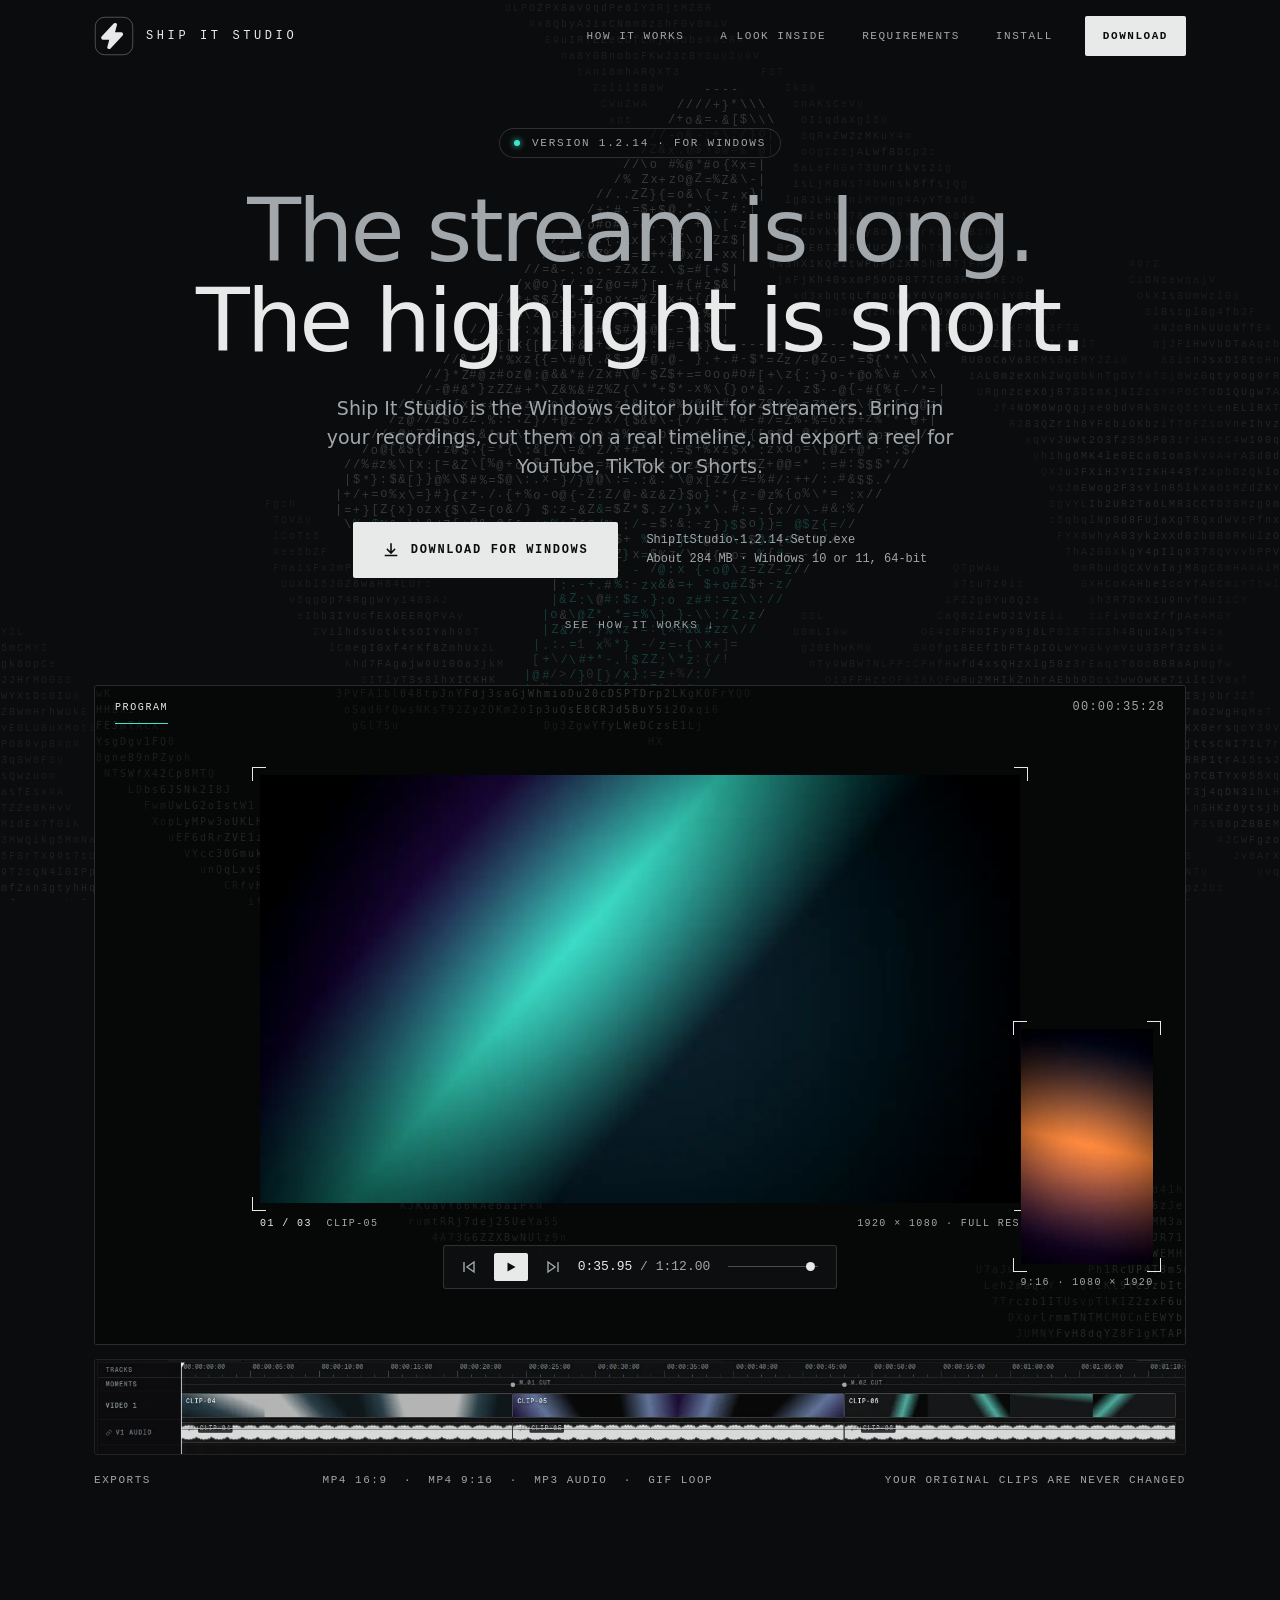
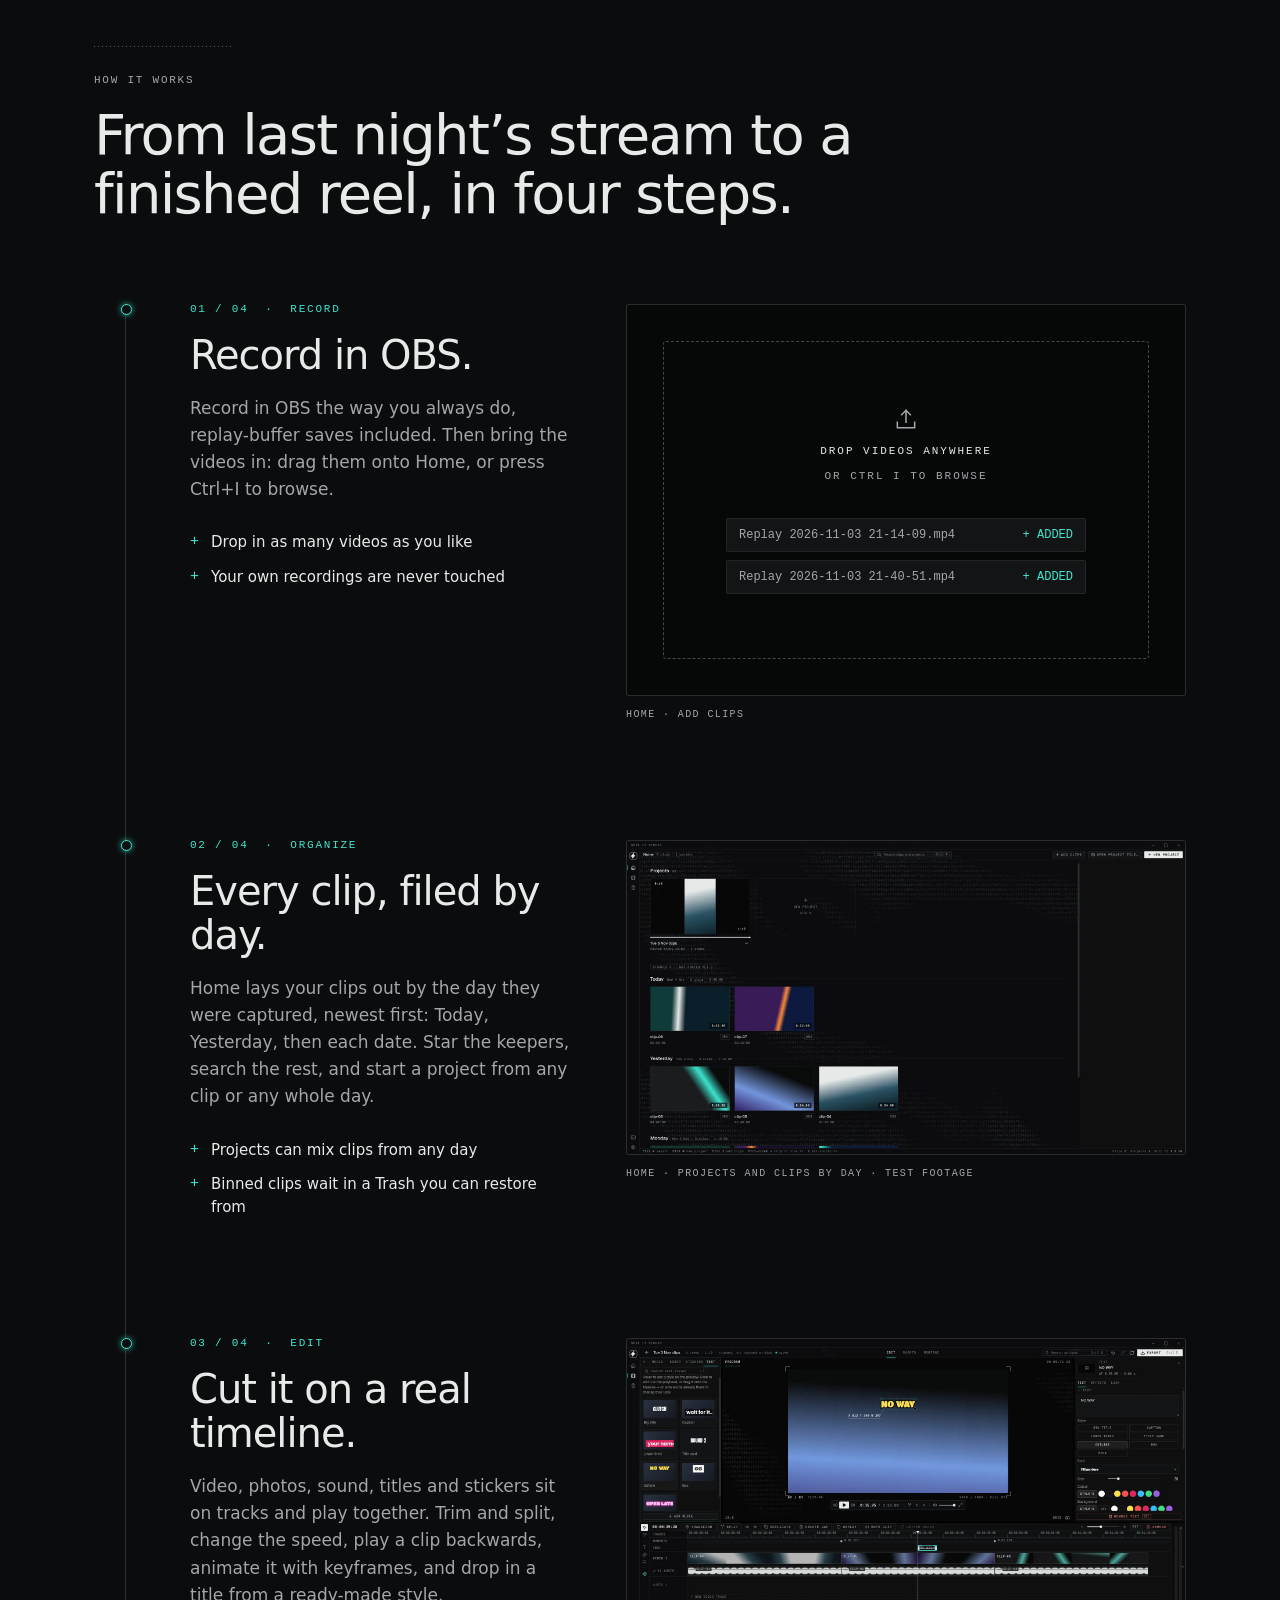
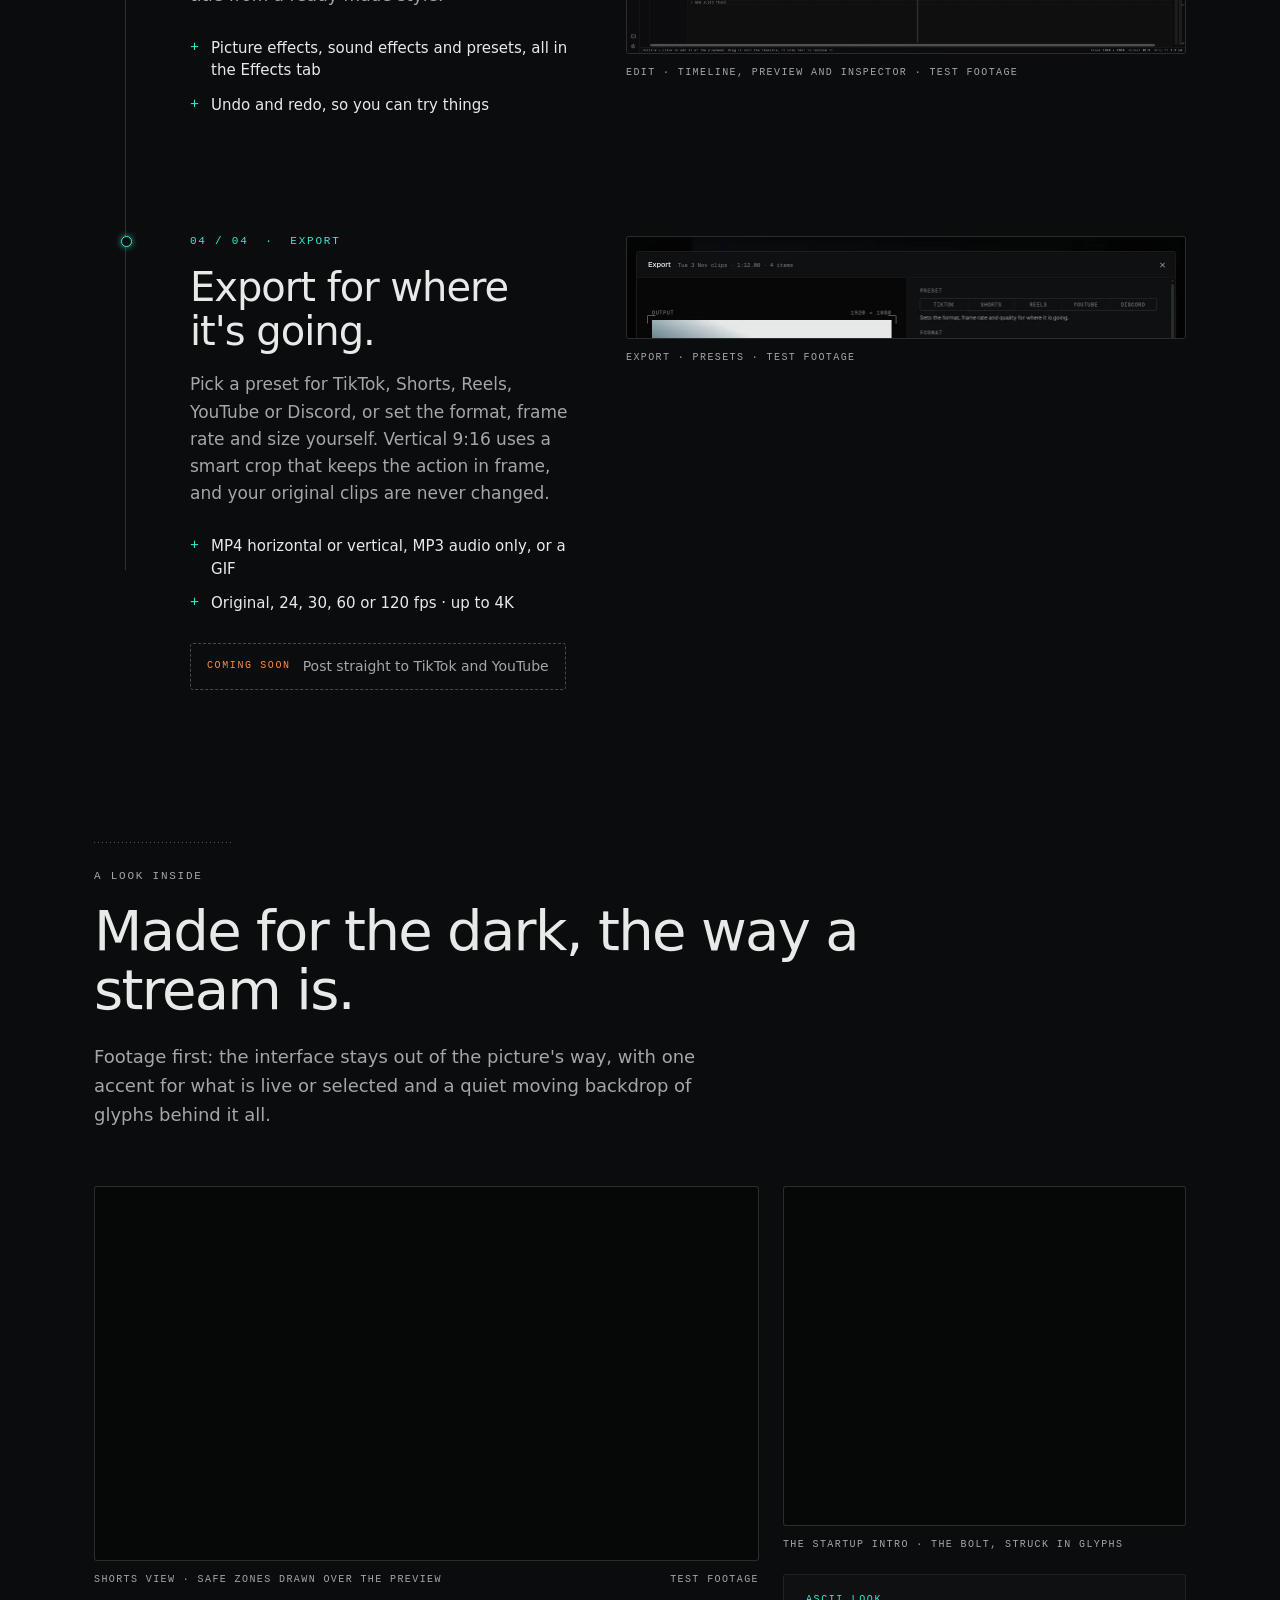
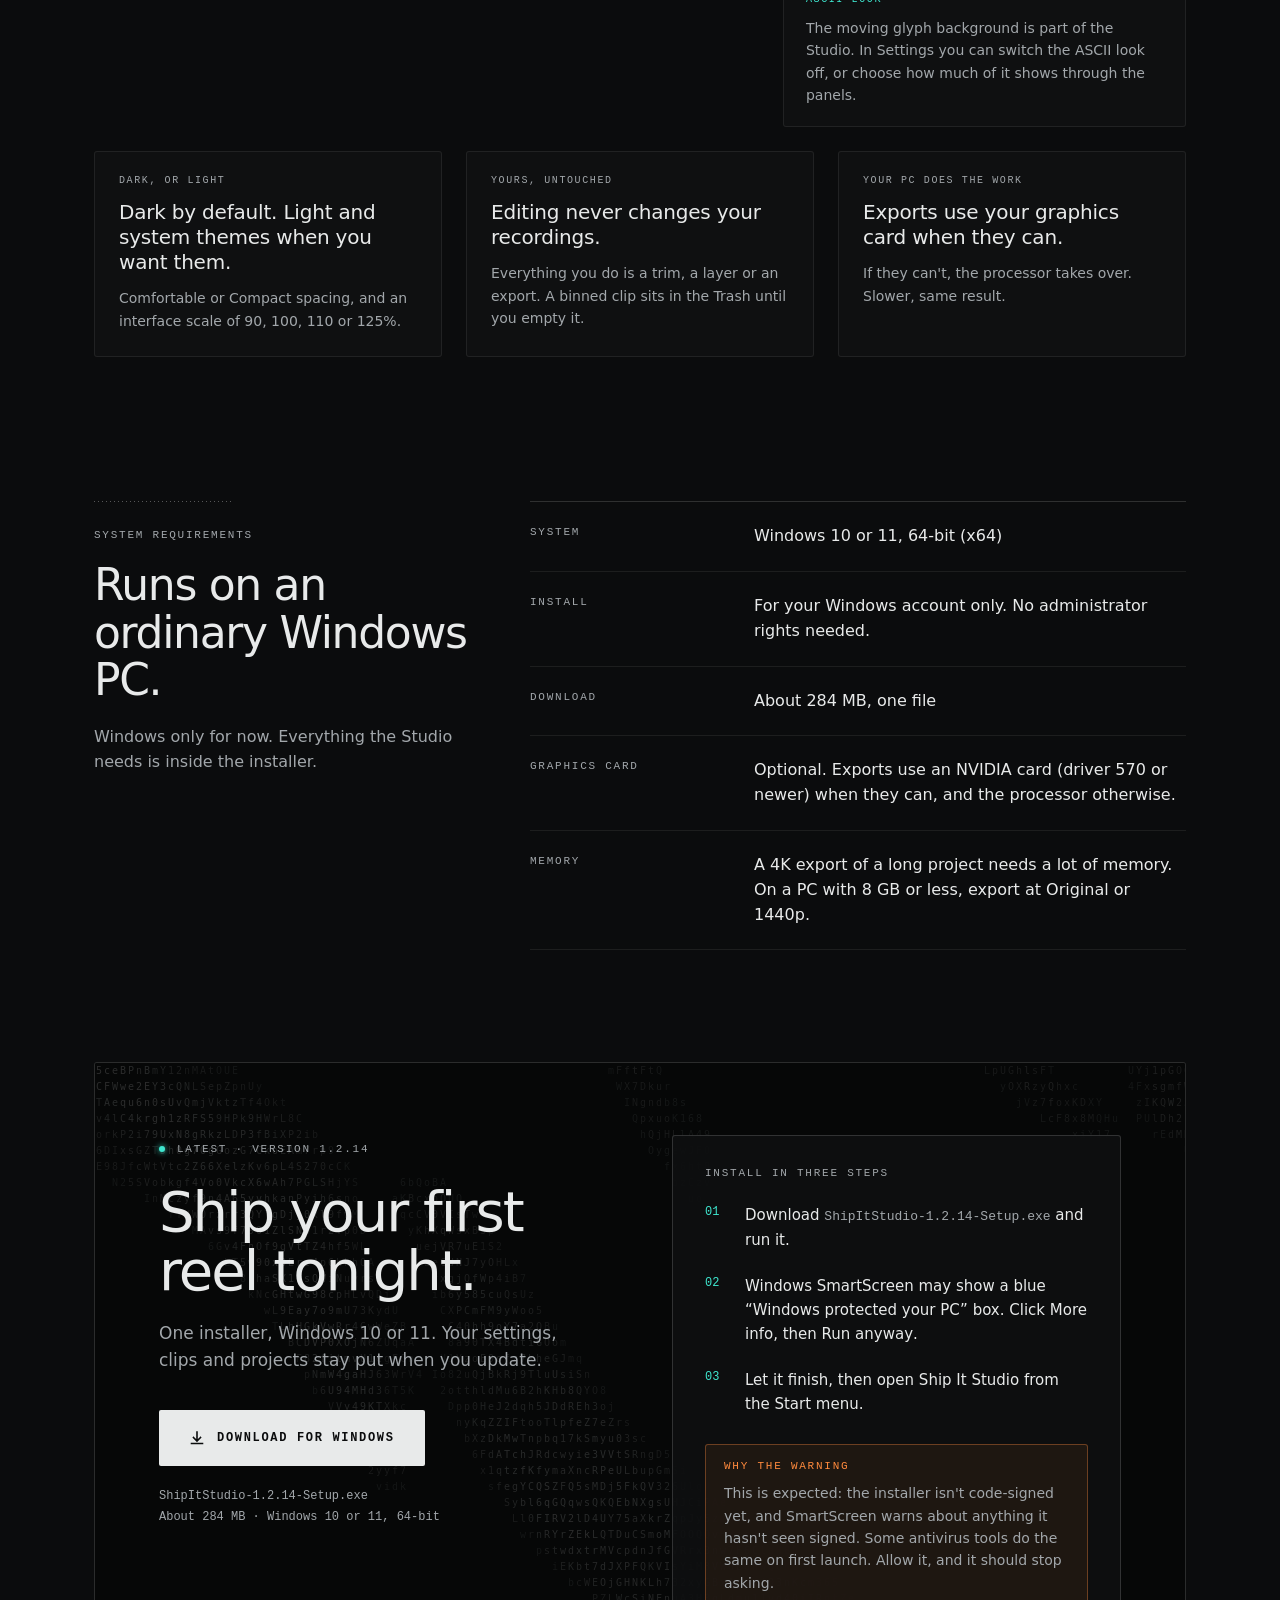
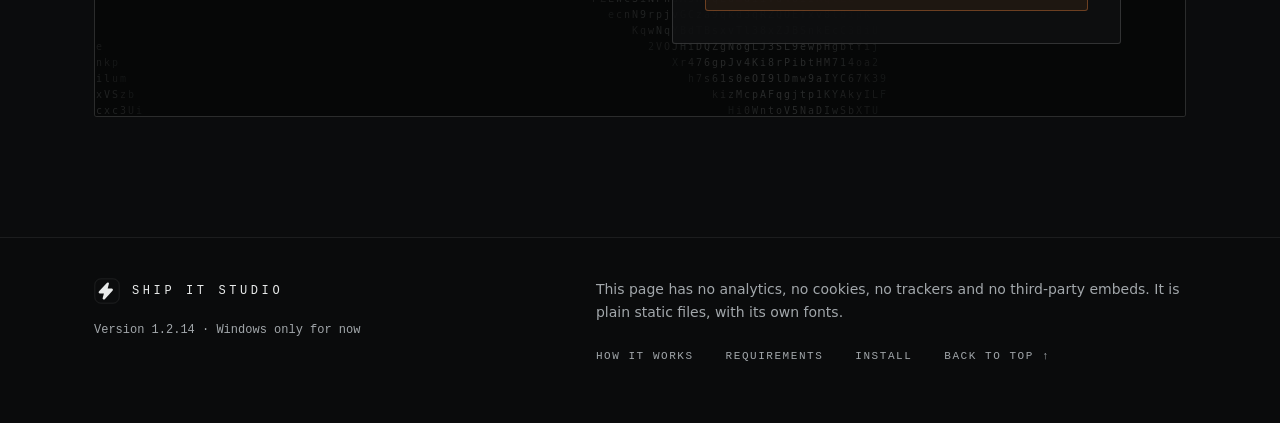
==== docs/index.html @ ec2ddba7 "Add the Ship It Studio download page (docs/, for GitHub Pages)" ====
<!doctype html>
<!--
  THE ONE DOWNLOAD. Every tester release updates these, and only these (search this file for "1.2.14"):
    version    1.2.14
    file name  ShipItStudio-1.2.14-Setup.exe
    size       283,871,931 bytes, shown on the page as "About 284 MB"
    url        https://github.com/slopenintercept/ship-it-preview/releases/download/v1.2.14/ShipItStudio-1.2.14-Setup.exe
  The url is the href of the three Download buttons (nav, hero, Download section). It is the only
  download on this page: no source code, no archive, no other link out.
-->
<html lang="en">
<head>
<meta charset="utf-8">
<meta http-equiv="Content-Security-Policy" content="default-src 'none'; script-src 'self'; style-src 'self'; img-src 'self'; font-src 'self'; media-src 'self'; connect-src 'none'; object-src 'none'; base-uri 'none'; form-action 'none'">
<meta name="referrer" content="no-referrer">
<meta name="viewport" content="width=device-width, initial-scale=1">
<meta name="color-scheme" content="dark">
<meta name="theme-color" content="#0B0C0D">
<title>Ship It Studio: the Windows editor built for streamers</title>
<meta name="description" content="Ship It Studio is the Windows editor built for streamers. Bring in your recordings, cut them on a real timeline, and export a reel for YouTube, TikTok or Shorts.">
<link rel="icon" type="image/svg+xml" href="assets/img/favicon.svg">
<link rel="preload" href="assets/fonts/geist.woff2" as="font" type="font/woff2" crossorigin>
<link rel="preload" href="assets/fonts/geist-mono.woff2" as="font" type="font/woff2" crossorigin>
<link rel="stylesheet" href="assets/css/site.css">
<noscript><link rel="stylesheet" href="assets/css/no-js.css"></noscript>
<script src="assets/js/glyph-flow.js" defer></script>
</head>
<body>

<!-- The moving backdrop: the Studio's glyph smoke and, large in the middle, the Ship It bolt drawn out of
     moving glyphs. One canvas fixed to the viewport, behind everything. data-strength is the one contrast
     lever: every glyph is drawn at that fraction of its own strength, so text keeps 4.5:1 over the
     brightest pixel the bolt can put behind it. Under prefers-reduced-motion it is one finished still frame. -->
<div class="backdrop" aria-hidden="true">
  <canvas data-flow="backdrop" data-strength="0.22" data-seed="2" data-threshold="0.62"></canvas>
  <div class="bolt-still"></div>
</div>

<div class="page">

  <!-- ───────────── NAV ───────────── -->
  <header class="wrap nav">
    <a class="brand" href="#top" aria-label="Ship It Studio, top of page">
      <svg viewBox="0 0 64 64" role="img" aria-label="Ship It"><rect x="2" y="2" width="60" height="60" rx="15" fill="#0B0C0D" stroke="#E8EAEA" stroke-opacity="0.3" stroke-width="1.6"/><path d="M36.9 13.6a3.2 3.2 0 0 0-5.4-1.6l-19 20.4A3.2 3.2 0 0 0 14.8 38h9.6l-3.3 12.4a3.2 3.2 0 0 0 5.4 1.6l19-20.4A3.2 3.2 0 0 0 43.2 26h-9.6z" fill="#E8EAEA"/></svg>
      <span>SHIP IT STUDIO</span>
    </a>
    <nav class="nav-links" aria-label="Page">
      <a class="nav-link" href="#workflow">How it works</a>
      <a class="nav-link" href="#inside">A look inside</a>
      <a class="nav-link" href="#requirements">Requirements</a>
      <a class="nav-link" href="#download">Install</a>
    </nav>
    <a class="btn-primary btn-nav" href="https://github.com/slopenintercept/ship-it-preview/releases/download/v1.2.14/ShipItStudio-1.2.14-Setup.exe">Download</a>
  </header>

  <main>

  <!-- ───────────── HERO ───────────── -->
  <section id="top" class="hero">
    <div class="wrap hero-inner">
      <div class="pill rise rise-2">
        <span class="live-dot"></span>
        <span>VERSION 1.2.14 · FOR WINDOWS</span>
      </div>
      <h1 class="rise rise-2">
        <span class="dim">The stream is long.</span><br>The highlight is short.
      </h1>
      <p class="lede rise rise-3">Ship It Studio is the Windows editor built for streamers. Bring in your recordings, cut them on a real timeline, and export a reel for YouTube, TikTok or Shorts.</p>
      <div class="cta rise rise-4">
        <a class="btn-primary" href="https://github.com/slopenintercept/ship-it-preview/releases/download/v1.2.14/ShipItStudio-1.2.14-Setup.exe">
          <svg width="16" height="16" viewBox="0 0 16 16" fill="none" stroke="#0B0C0D" stroke-width="1.6" stroke-linecap="square" aria-hidden="true"><path d="M8 2v8.5M4.5 7.5 8 11l3.5-3.5M2.5 13.5h11"/></svg>
          Download for Windows
        </a>
        <div class="dl-meta">
          <div class="file">ShipItStudio-1.2.14-Setup.exe</div>
          <div>About 284 MB · Windows 10 or 11, 64-bit</div>
        </div>
      </div>
      <a class="see-how rise rise-4" href="#workflow">See how it works ↓</a>
    </div>

    <!-- The monitor: the Studio's stage colour, corner brackets, its own glyph ground -->
    <div class="wrap monitor-wrap rise rise-5">
      <div class="well monitor">
        <canvas class="glow" data-flow="well" data-ground="#060707" data-alpha-max="0.2" data-alpha-min="0.06" data-threshold="0.6" data-seed="3" data-fps="20" aria-hidden="true"></canvas>
        <div class="mon-bar">
          <span class="mon-tab">PROGRAM</span>
          <span class="mon-tc">00:00:35:28</span>
        </div>
        <div class="mon-body">
          <div class="mon-main">
            <div class="frame">
              <i class="brk brk-tl"></i><i class="brk brk-tr"></i><i class="brk brk-bl"></i><i class="brk brk-br"></i>
              <video src="assets/video/monitor-16x9.mp4" poster="assets/video/monitor-16x9-poster.webp" autoplay muted loop playsinline preload="metadata" disablepictureinpicture data-motion="hero" aria-label="A looping test clip playing in the Studio's monitor"></video>
            </div>
            <div class="mon-meta">
              <span><span class="on">01 / 03</span>&nbsp;&nbsp;CLIP-05</span>
              <span>1920 × 1080<span class="only-d"> · FULL RES</span></span>
            </div>
          </div>
          <div class="mon-lower">
            <div class="mon-left">
              <div class="transport">
                <svg class="only-d" viewBox="0 0 14 14" fill="none" stroke="#A2A7AB" stroke-width="1.4" aria-hidden="true"><path d="M2 2v10M12 2 5 7l7 5z"/></svg>
                <span class="play" aria-hidden="true"><svg viewBox="0 0 12 12" fill="#0B0C0D"><path d="M2.5 1.5v9l8-4.5z"/></svg></span>
                <svg class="only-d" viewBox="0 0 14 14" fill="none" stroke="#A2A7AB" stroke-width="1.4" aria-hidden="true"><path d="M12 2v10M2 2l7 5-7 5z"/></svg>
                <span class="time">0:35.95 <span>/ 1:12.00</span></span>
                <span class="scrub only-d" aria-hidden="true"><i></i></span>
              </div>
              <div class="formats only-m">MP4 16:9 · MP4 9:16<br>MP3 AUDIO · GIF LOOP</div>
            </div>
            <!-- Shorts: the 9:16 frame, same corner brackets -->
            <div class="mon-short">
              <div class="frame">
                <i class="brk brk-tl"></i><i class="brk brk-tr"></i><i class="brk brk-bl"></i><i class="brk brk-br"></i>
                <video src="assets/video/monitor-9x16.mp4" poster="assets/video/monitor-9x16-poster.webp" autoplay muted loop playsinline preload="metadata" disablepictureinpicture data-motion="hero" aria-label="The same moment framed 9:16 for Shorts and TikTok"></video>
              </div>
              <div class="mon-short-cap">9:16<span class="only-d"> · 1080 × 1920</span></div>
            </div>
          </div>
        </div>
      </div>

      <!-- the real timeline, cropped from a Studio screenshot -->
      <div class="strip pan"><img src="assets/img/timeline.webp" width="1736" height="150" alt="The Studio's timeline: three clips on a video track with their sound drawn underneath"></div>
      <div class="hero-foot-m">Your original clips are never changed</div>
      <div class="hero-foot">
        <span>Exports</span>
        <span>MP4 16:9 &nbsp;·&nbsp; MP4 9:16 &nbsp;·&nbsp; MP3 audio &nbsp;·&nbsp; GIF loop</span>
        <span>Your original clips are never changed</span>
      </div>
    </div>
  </section>

  <!-- ───────────── THE WORKFLOW ───────────── -->
  <section id="workflow" class="section workflow">
    <div class="wrap">
      <div class="rule-dots"></div>
      <div class="eyebrow">HOW IT WORKS</div>
      <h2 class="h2">From last night’s stream to a finished reel, in four steps.</h2>

      <div class="steps">
        <div class="rail" aria-hidden="true"></div>
        <div class="railfill" aria-hidden="true"></div>

        <!-- 01 -->
        <article class="step scene">
          <span class="dot" aria-hidden="true"></span>
          <div class="step-text">
            <div class="step-no">01 / 04 &nbsp;·&nbsp; RECORD</div>
            <h3>Record in OBS.</h3>
            <p>Record in OBS the way you always do, replay-buffer saves included. Then bring the videos in: drag them onto Home, or press Ctrl+I to browse.</p>
            <ul class="ticks">
              <li>Drop in as many videos as you like</li>
              <li>Your own recordings are never touched</li>
            </ul>
          </div>
          <div class="step-vis">
            <div class="well drop">
              <div class="drop-in">
                <svg viewBox="0 0 24 24" fill="none" stroke="#A2A7AB" stroke-width="1.4" stroke-linecap="square" aria-hidden="true"><path d="M12 15V4M8 8l4-4 4 4M4 15v5h16v-5"/></svg>
                <div class="drop-a">DROP VIDEOS ANYWHERE</div>
                <div class="drop-b">OR CTRL I TO BROWSE</div>
                <div class="drop-files">
                  <div><span>Replay 2026-11-03 21-14-09.mp4</span><i>+<span class="only-d"> ADDED</span></i></div>
                  <div><span>Replay 2026-11-03 21-40-51.mp4</span><i>+<span class="only-d"> ADDED</span></i></div>
                </div>
              </div>
            </div>
            <div class="cap">HOME · ADD CLIPS</div>
          </div>
        </article>

        <!-- 02 -->
        <article class="step scene">
          <span class="dot" aria-hidden="true"></span>
          <div class="step-text">
            <div class="step-no">02 / 04 &nbsp;·&nbsp; ORGANIZE</div>
            <h3>Every clip, filed by day.</h3>
            <p>Home lays your clips out by the day they were captured, newest first: Today, Yesterday, then each date. Star the keepers, search the rest, and start a project from any clip or any whole day.</p>
            <ul class="ticks">
              <li>Projects can mix clips from any day</li>
              <li>Binned clips wait in a Trash you can restore from</li>
            </ul>
          </div>
          <div class="step-vis">
            <div class="well pan"><img class="shot" src="assets/img/home.webp" width="1920" height="1080" loading="lazy" alt="Ship It Studio's Home screen: a project, then clips grouped under Today, Yesterday and Monday"></div>
            <div class="cap"><span class="cap-fluid">HOME · PROJECTS AND CLIPS BY DAY · TEST FOOTAGE</span><span class="cap-pan">HOME · SWIPE TO LOOK AROUND → · TEST FOOTAGE</span></div>
          </div>
        </article>

        <!-- 03 -->
        <article class="step scene">
          <span class="dot" aria-hidden="true"></span>
          <div class="step-text">
            <div class="step-no">03 / 04 &nbsp;·&nbsp; EDIT</div>
            <h3>Cut it on a real timeline.</h3>
            <p>Video, photos, sound, titles and stickers sit on tracks and play together. Trim and split, change the speed, play a clip backwards, animate it with keyframes, and drop in a title from a ready-made style.</p>
            <ul class="ticks">
              <li>Picture effects, sound effects and presets, all in the Effects tab</li>
              <li>Undo and redo, so you can try things</li>
            </ul>
          </div>
          <div class="step-vis">
            <div class="well pan"><img class="shot" src="assets/img/editor.webp" width="1920" height="1080" loading="lazy" alt="The Studio's editor: media bin, preview with a yellow title, the inspector and a three-clip timeline"></div>
            <div class="cap"><span class="cap-fluid">EDIT · TIMELINE, PREVIEW AND INSPECTOR · TEST FOOTAGE</span><span class="cap-pan">EDIT · SWIPE TO LOOK AROUND → · TEST FOOTAGE</span></div>
          </div>
        </article>

        <!-- 04 -->
        <article class="step scene">
          <span class="dot" aria-hidden="true"></span>
          <div class="step-text">
            <div class="step-no">04 / 04 &nbsp;·&nbsp; EXPORT</div>
            <h3>Export for where it's going.</h3>
            <p>Pick a preset for TikTok, Shorts, Reels, YouTube or Discord, or set the format, frame rate and size yourself. Vertical 9:16 uses a smart crop that keeps the action in frame, and your original clips are never changed.</p>
            <ul class="ticks">
              <li>MP4 horizontal or vertical, MP3 audio only, or a GIF</li>
              <li>Original, 24, 30, 60 or 120 fps · up to 4K</li>
            </ul>
            <div class="soon">
              <b>COMING SOON</b>
              <span>Post straight to TikTok and YouTube</span>
            </div>
          </div>
          <div class="step-vis">
            <div class="well pan"><img class="shot export-shot" src="assets/img/export-presets.webp" width="1118" height="202" loading="lazy" alt="The top of the Studio's Export dialog, with the preset row: TikTok, Shorts, Reels, YouTube and Discord"></div>
            <div class="cap"><span class="cap-fluid">EXPORT · PRESETS · TEST FOOTAGE</span><span class="cap-pan">EXPORT · SWIPE TO LOOK AROUND → · TEST FOOTAGE</span></div>
          </div>
        </article>
      </div>
    </div>
  </section>

  <!-- ───────────── A LOOK INSIDE ───────────── -->
  <section id="inside" class="section inside">
    <div class="wrap">
      <div class="rule-dots"></div>
      <div class="eyebrow">A LOOK INSIDE</div>
      <h2 class="h2">Made for the dark, the way a stream is.</h2>
      <p class="lede2">Footage first: the interface stays out of the picture's way, with one accent for what is live or selected and a quiet moving backdrop of glyphs behind it all.</p>

      <div class="inside-top">
        <div class="inside-shot">
          <div class="well pan"><img class="shot" src="assets/img/shorts.webp" width="1920" height="1080" loading="lazy" alt="The Studio's Shorts view: a 9:16 preview with the safe zones drawn over it, and the glyph background moving around it"></div>
          <div class="cap"><span>SHORTS VIEW · SAFE ZONES DRAWN OVER THE PREVIEW<span class="only-m"> · </span></span><span>TEST FOOTAGE</span></div>
        </div>
        <div class="inside-side">
          <div class="bolt-card">
            <div class="well bolt-well">
              <canvas data-flow="bolt" aria-label="The Ship It bolt drawn out of glyphs, as in the Studio's startup intro" role="img"></canvas>
            </div>
            <div class="cap">THE STARTUP INTRO · THE BOLT, STRUCK IN GLYPHS</div>
          </div>
          <div class="panel">
            <div class="label teal">ASCII LOOK</div>
            <p>The moving glyph background is part of the Studio. In Settings you can switch the ASCII look off, or choose how much of it shows through the panels.</p>
          </div>
        </div>
      </div>

      <div class="cards">
        <div class="panel">
          <div class="label">DARK, OR LIGHT</div>
          <div class="title">Dark by default. Light and system themes when you want them.</div>
          <p>Comfortable or Compact spacing, and an interface scale of 90, 100, 110 or 125%.</p>
        </div>
        <div class="panel">
          <div class="label">YOURS, UNTOUCHED</div>
          <div class="title">Editing never changes your recordings.</div>
          <p>Everything you do is a trim, a layer or an export. A binned clip sits in the Trash until you empty it.</p>
        </div>
        <div class="panel">
          <div class="label">YOUR PC DOES THE WORK</div>
          <div class="title">Exports use your graphics card when they can.</div>
          <p>If they can't, the processor takes over. Slower, same result.</p>
        </div>
      </div>
    </div>
  </section>

  <!-- ───────────── REQUIREMENTS ───────────── -->
  <section id="requirements" class="section reqs">
    <div class="wrap reqs-grid">
      <div class="intro">
        <div class="rule-dots"></div>
        <div class="eyebrow">SYSTEM REQUIREMENTS</div>
        <h2 class="h2">Runs on an ordinary Windows PC.</h2>
        <p>Windows only for now. Everything the Studio needs is inside the installer.</p>
      </div>
      <dl class="req-list">
        <div><dt>SYSTEM</dt><dd>Windows 10 or 11, 64-bit (x64)</dd></div>
        <div><dt>INSTALL</dt><dd>For your Windows account only. No administrator rights needed.</dd></div>
        <div><dt>DOWNLOAD</dt><dd>About 284 MB, one file</dd></div>
        <div><dt>GRAPHICS CARD</dt><dd>Optional. Exports use an NVIDIA card (driver 570 or newer) when they can, and the processor otherwise.</dd></div>
        <div><dt>MEMORY</dt><dd>A 4K export of a long project needs a lot of memory. On a PC with 8 GB or less, export at Original or 1440p.</dd></div>
      </dl>
    </div>
  </section>

  <!-- ───────────── DOWNLOAD ───────────── -->
  <section id="download" class="section download">
    <div class="wrap">
      <div class="well dl-well">
        <canvas class="glow" data-flow="well" data-ground="#060707" data-alpha-max="0.17" data-alpha-min="0.05" data-threshold="0.6" data-seed="21" data-fps="15" aria-hidden="true"></canvas>
        <div class="dl-grid">
          <div>
            <div class="dl-kicker"><span class="live-dot"></span>LATEST · VERSION 1.2.14</div>
            <h2>Ship your first reel tonight.</h2>
            <p class="dl-p">One installer, Windows 10 or 11. Your settings, clips and projects stay put when you update.</p>
            <a class="btn-primary btn-block-m" href="https://github.com/slopenintercept/ship-it-preview/releases/download/v1.2.14/ShipItStudio-1.2.14-Setup.exe">
              <svg width="16" height="16" viewBox="0 0 16 16" fill="none" stroke="#0B0C0D" stroke-width="1.6" stroke-linecap="square" aria-hidden="true"><path d="M8 2v8.5M4.5 7.5 8 11l3.5-3.5M2.5 13.5h11"/></svg>
              Download for Windows
            </a>
            <div class="dl-meta">
              <div class="file">ShipItStudio-1.2.14-Setup.exe</div>
              <div>About 284 MB · Windows 10 or 11, 64-bit</div>
            </div>
          </div>
          <div class="install">
            <div class="label">INSTALL IN THREE STEPS</div>
            <ol>
              <li><span>01</span><span>Download <code>ShipItStudio-1.2.14-Setup.exe</code> and run it.</span></li>
              <li><span>02</span><span>Windows SmartScreen may show a blue <strong>“Windows protected your PC”</strong> box. Click <strong>More info</strong>, then <strong>Run anyway</strong>.</span></li>
              <li><span>03</span><span>Let it finish, then open Ship It Studio from the Start menu.</span></li>
            </ol>
            <div class="warn">
              <div class="label">WHY THE WARNING</div>
              <p>This is expected: the installer isn't code-signed yet, and SmartScreen warns about anything it hasn't seen signed. Some antivirus tools do the same on first launch. Allow it, and it should stop asking.</p>
            </div>
          </div>
        </div>
      </div>
    </div>
  </section>

  </main>

  <!-- ───────────── FOOTER ───────────── -->
  <footer class="foot">
    <div class="wrap foot-in">
      <div>
        <div class="brand">
          <svg viewBox="0 0 64 64" role="img" aria-label="Ship It"><rect x="2" y="2" width="60" height="60" rx="15" fill="#0B0C0D" stroke="#E8EAEA" stroke-opacity="0.3" stroke-width="0.8"/><path d="M36.9 13.6a3.2 3.2 0 0 0-5.4-1.6l-19 20.4A3.2 3.2 0 0 0 14.8 38h9.6l-3.3 12.4a3.2 3.2 0 0 0 5.4 1.6l19-20.4A3.2 3.2 0 0 0 43.2 26h-9.6z" fill="#E8EAEA"/></svg>
          <span>SHIP IT STUDIO</span>
        </div>
        <div class="ver">Version 1.2.14 · Windows only for now</div>
      </div>
      <div class="foot-side">
        <p>This page has no analytics, no cookies, no trackers and no third-party embeds. It is plain static files, with its own fonts.</p>
        <div class="foot-links"><a href="#workflow">How it works</a><a href="#requirements">Requirements</a><a href="#download">Install</a><a href="#top"><span class="only-d">Back to top</span><span class="only-m">Top</span> ↑</a></div>
      </div>
    </div>
  </footer>
</div>

</body>
</html>
---- docs/assets/css/site.css ----
/* Ship It Studio, download page. Plain static CSS: no build step, no external fonts or files.
   Mobile first. The base rules are the phone layout (480 px and narrower); the layout then grows at
   481, 601, 768 and 1024 px and up (1024 and up is the desktop layout). */

@font-face{font-family:'Geist';font-style:normal;font-weight:100 900;font-display:swap;src:url("../fonts/geist.woff2") format("woff2")}
@font-face{font-family:'Geist Mono';font-style:normal;font-weight:100 900;font-display:block;src:url("../fonts/geist-mono.woff2") format("woff2")}

:root{
  color-scheme:dark;
  --bg:#0B0C0D;--ink:#E8EAEA;--mute:#A2A7AB;--teal:#3EE6CF;--orange:#FF8A3D;
  --well:#060707;--card:#0F1011;--line:rgba(232,234,234,.16);--line-2:rgba(232,234,234,.08);
  --ease:cubic-bezier(.16,1,.3,1);
  --mono:'Geist Mono',ui-monospace,monospace;
}
*{box-sizing:border-box}
html{background:var(--bg);-webkit-text-size-adjust:100%}
body{margin:0;background:var(--bg);color:var(--ink);font-family:'Geist',system-ui,-apple-system,sans-serif;font-size:16px;line-height:1.5;-webkit-font-smoothing:antialiased}
h1,h2,h3,p,ul,ol,dl,dd{margin:0}
ul,ol{padding:0;list-style:none}
img,video,canvas,svg{display:block}
a{color:var(--teal);text-decoration:none;transition:color 160ms var(--ease)}
a:hover{color:var(--ink);text-decoration:underline}
a:focus-visible{outline:1px solid var(--teal);outline-offset:2px}
::selection{background:rgba(62,230,207,.28);color:var(--ink)}

/* ── the moving backdrop: one canvas fixed to the viewport, behind everything ── */
.backdrop{position:fixed;left:0;top:0;width:100%;height:100vh;height:100lvh;z-index:0;overflow:hidden;pointer-events:none}
.backdrop canvas{position:absolute;left:0;top:0;width:100%;height:100%}
/* One finished still of the bolt, for when JavaScript is off or the canvas cannot be created. */
.bolt-still{display:none;position:absolute;left:50%;top:50%;width:410px;height:440px;transform:translate(-50%,-50%)}
.no-canvas .bolt-still{display:block;background:url("../img/bolt-still.webp") center/contain no-repeat}
.page{position:relative;z-index:1}

/* ── layout helpers ── */
.wrap{position:relative;max-width:1140px;margin:0 auto;padding:0 20px}
.only-d{display:none}
.only-m{display:revert}

/* ── buttons and links ── */
.btn-primary{position:relative;overflow:hidden;display:inline-flex;align-items:center;justify-content:center;gap:12px;height:56px;padding:0 26px;background:var(--ink);color:var(--bg);font:600 12px/1 var(--mono);letter-spacing:.14em;text-transform:uppercase;border-radius:2px;transition:background 160ms var(--ease),transform 80ms}
.btn-primary:hover{background:#fff;color:var(--bg);text-decoration:none}
.btn-primary:active{transform:scale(.985)}
.btn-primary::after{content:"";position:absolute;inset:0;background:linear-gradient(100deg,transparent 35%,rgba(255,255,255,.75) 50%,transparent 65%);transform:translateX(-130%);animation:sheen 900ms cubic-bezier(.16,1,.3,1) 1400ms 1 forwards;pointer-events:none}
.btn-primary svg{flex:none}
.btn-nav{height:44px;padding:0 16px;font-size:11px}
.btn-block{width:100%}
.nav-link{font:500 11px/1 var(--mono);letter-spacing:.14em;text-transform:uppercase;color:var(--mute);padding:14px 4px}
.nav-link:hover{color:var(--ink);text-decoration:none}

/* ── small parts ── */
.well{position:relative;background:var(--well);border:1px solid var(--line);border-radius:3px}
.glow{position:absolute;left:0;top:0;width:100%;height:100%;pointer-events:none}
.brk{position:absolute;width:10px;height:10px;border:0 solid var(--ink);pointer-events:none}
.brk-tl{top:-6px;left:-6px;border-top-width:1px;border-left-width:1px}
.brk-tr{top:-6px;right:-6px;border-top-width:1px;border-right-width:1px}
.brk-bl{bottom:-6px;left:-6px;border-bottom-width:1px;border-left-width:1px}
.brk-br{bottom:-6px;right:-6px;border-bottom-width:1px;border-right-width:1px}
.rule-dots{width:120px;height:1px;background:repeating-linear-gradient(90deg,rgba(232,234,234,.34) 0 1px,transparent 1px 4px)}
.live-dot{width:6px;height:6px;border-radius:999px;background:var(--teal);box-shadow:0 0 6px var(--teal);animation:pulse 2400ms ease-out infinite}
.eyebrow{margin-top:24px;font:500 11px/1 var(--mono);letter-spacing:.16em;color:var(--mute)}
.h2{margin-top:16px;font-size:36px;line-height:1.08;letter-spacing:-.03em;font-weight:500}
.cap{margin-top:12px;font:500 9px/1.6 var(--mono);letter-spacing:.12em;color:var(--mute)}
.cap-fluid{display:none}
.shot{display:block;width:720px;max-width:none;height:auto}
.pan{overflow-x:auto;-webkit-overflow-scrolling:touch}
.rise{animation:rise 1200ms var(--ease) both}
.rise-2{animation-delay:120ms}.rise-3{animation-delay:240ms}.rise-4{animation-delay:360ms}.rise-5{animation-delay:520ms}

@keyframes sheen{to{transform:translateX(130%)}}
@keyframes rise{from{opacity:0;transform:translateY(14px)}to{opacity:1;transform:none}}
@keyframes pulse{0%{box-shadow:0 0 0 0 rgba(62,230,207,.55)}70%{box-shadow:0 0 0 8px rgba(62,230,207,0)}100%{box-shadow:0 0 0 0 rgba(62,230,207,0)}}
@keyframes drawY{from{transform:scaleY(0)}to{transform:scaleY(1)}}

/* ── nav ── */
.nav{position:relative;z-index:5;display:flex;align-items:center;justify-content:space-between;height:64px}
.brand{display:flex;align-items:center;gap:12px;color:var(--ink)}
.brand:hover{color:var(--ink);text-decoration:none}
.brand svg{width:36px;height:36px}
.brand span{font:500 11px/1 var(--mono);letter-spacing:.26em}
.nav-links{display:none}
.nav .btn-nav{flex:none}

/* ── hero ── */
.hero{position:relative;padding:0 0 64px}
.hero-inner{display:flex;flex-direction:column;align-items:flex-start;padding-top:28px}
.pill{display:inline-flex;align-items:center;gap:10px;height:30px;padding:0 12px;border:1px solid var(--line);border-radius:999px;background:rgba(11,12,13,.7);font:500 10px/1 var(--mono);letter-spacing:.14em;color:var(--mute)}
.hero h1{margin-top:24px;font-size:46px;line-height:1.04;letter-spacing:-.035em;font-weight:500}
.hero h1 .dim{color:var(--mute)}
.lede{margin-top:20px;font-size:17px;line-height:1.55;color:var(--mute)}
.cta{margin-top:32px;display:flex;flex-direction:column;align-items:stretch;width:100%}
.dl-meta{margin-top:16px;font:400 11px/1.7 var(--mono);color:var(--mute);overflow-wrap:anywhere}
.dl-meta .file{color:var(--mute)}
.cta .dl-meta{margin-top:16px}
.see-how{display:none}

/* the monitor: the Studio's stage colour, corner brackets, its own glyph ground */
.monitor-wrap{position:relative;margin-top:36px}
.monitor{overflow:hidden;padding:0 0 18px}
.mon-bar{position:relative;display:flex;align-items:center;justify-content:space-between;height:40px;padding:0 16px}
.mon-tab{font:500 10px/1 var(--mono);letter-spacing:.16em;color:var(--ink);border-bottom:1px solid var(--teal);padding:12px 0 9px}
.mon-tc{font:500 11px/1 var(--mono);letter-spacing:.08em;color:var(--mute)}
.mon-body{position:relative}
.mon-main{position:relative;margin:12px 22px 0}
.frame{position:relative}
.frame video{display:block;width:100%;height:100%;object-fit:cover;background:#000}
.mon-main .frame{aspect-ratio:16/9}
.mon-meta{margin-top:12px;display:flex;justify-content:space-between;font:500 9px/1 var(--mono);letter-spacing:.12em;color:var(--mute)}
.mon-meta .on{color:var(--ink)}
.mon-lower{position:relative;margin:18px 22px 0;display:flex;align-items:flex-end;justify-content:space-between;gap:16px}
.mon-left{display:flex;flex-direction:column;gap:14px;min-width:0}
.transport{display:inline-flex;align-items:center;gap:12px;height:40px;padding:0 12px;background:rgba(15,16,17,.86);border:1px solid var(--line);border-radius:3px}
.play{display:inline-flex;align-items:center;justify-content:center;width:28px;height:24px;background:var(--ink);border-radius:2px}
.play svg{width:11px;height:11px}
.time{font:500 11px/1 var(--mono);color:var(--ink);white-space:nowrap}
.time span{color:var(--mute)}
.formats{font:500 9px/1.7 var(--mono);letter-spacing:.12em;color:var(--mute)}
.mon-short{width:84px;flex:none}
.mon-short .frame{width:84px;height:150px}
.mon-short-cap{margin-top:10px;font:500 9px/1 var(--mono);letter-spacing:.12em;color:var(--mute);text-align:center}

.strip{margin-top:12px;border:1px solid var(--line-2);border-radius:3px;background:var(--card)}
.strip img{width:640px;max-width:none;height:auto}
.hero-foot-m{margin-top:14px;font:500 10px/1.6 var(--mono);letter-spacing:.12em;color:var(--mute);text-transform:uppercase}
.hero-foot{display:none}

/* ── how it works ── */
.section{position:relative}
.workflow{padding:32px 0 24px}
.steps{position:relative;margin-top:48px;padding-left:28px}
.rail,.railfill{position:absolute;left:4px;top:6px;bottom:40px;width:1px}
.rail{background:var(--line)}
.railfill{background:var(--teal);box-shadow:0 0 6px rgba(62,230,207,.6);transform-origin:top;transform:scaleY(1)}
.step{position:relative;padding-bottom:64px}
.step:last-child{padding-bottom:16px}
.dot{position:absolute;left:-28px;top:2px;width:9px;height:9px;border-radius:999px;background:var(--bg);border:1px solid var(--teal);box-shadow:0 0 6px rgba(62,230,207,.7)}
.step-no{font:500 11px/1 var(--mono);letter-spacing:.16em;color:var(--teal)}
.step h3{margin-top:14px;font-size:30px;line-height:1.1;letter-spacing:-.025em;font-weight:500}
.step-text p{margin-top:14px;font-size:16px;line-height:1.6;color:var(--mute)}
.ticks{margin-top:20px;display:flex;flex-direction:column;gap:10px;font-size:15px;color:var(--ink)}
.ticks li{display:flex;gap:12px}
.ticks li::before{content:"+";flex:none;color:var(--teal);font-family:var(--mono)}
.step-vis{margin-top:24px}
.step-vis .well,.inside-shot .well,.bolt-card .well{overflow:hidden}
.step-vis .well.pan,.inside-shot .well.pan{overflow-x:auto;overflow-y:hidden}
.soon{margin-top:20px;display:flex;flex-wrap:wrap;align-items:center;gap:10px;padding:12px 14px;border:1px dashed rgba(232,234,234,.28);border-radius:3px}
.soon b{font:500 10px/1 var(--mono);letter-spacing:.16em;color:var(--orange)}
.soon span{font-size:14px;color:var(--mute)}
.drop{height:250px}
.drop-in{position:absolute;inset:16px;border:1px dashed rgba(232,234,234,.28);border-radius:3px;display:flex;flex-direction:column;align-items:center;justify-content:center;gap:10px;padding:0 10px}
.drop-in svg{width:22px;height:22px}
.drop-a{font:500 10px/1 var(--mono);letter-spacing:.16em;color:var(--ink)}
.drop-b{font:400 10px/1 var(--mono);letter-spacing:.16em;color:var(--mute)}
.drop-files{margin-top:12px;width:100%;display:flex;flex-direction:column;gap:6px}
.drop-files div{display:flex;justify-content:space-between;align-items:center;height:30px;padding:0 10px;background:#131415;border:1px solid var(--line-2);border-radius:2px;font:400 10px/1 var(--mono);color:var(--mute)}
.drop-files i{font-style:normal;color:var(--teal)}
.export-shot{width:860px}

/* ── a look inside ── */
.inside{padding:64px 0 56px}
.inside .lede2{margin-top:18px;font-size:16px;line-height:1.6;color:var(--mute)}
.inside-top{margin-top:32px;display:flex;flex-direction:column;gap:24px}
.inside-side{display:flex;flex-direction:column;gap:24px}
.bolt-well{height:250px;display:flex;align-items:center;justify-content:center}
.bolt-well canvas{width:330px;max-width:100%;height:auto}
.panel{padding:20px;background:var(--card);border:1px solid var(--line-2);border-radius:3px}
.panel .label{font:500 10px/1 var(--mono);letter-spacing:.16em;color:var(--mute)}
.panel .label.teal{color:var(--teal)}
.panel p{margin-top:12px;font-size:14px;line-height:1.6;color:var(--mute)}
.panel .title{margin-top:12px;font-size:19px;line-height:1.25;letter-spacing:-.01em}
.panel .title + p{margin-top:10px}
.cards{margin-top:16px;display:flex;flex-direction:column;gap:16px}

/* ── requirements ── */
.reqs{padding:24px 0 64px}
.reqs .intro p{margin-top:16px;font-size:16px;line-height:1.6;color:var(--mute)}
.reqs .h2{font-size:34px}
.req-list{margin-top:28px;border-top:1px solid var(--line)}
.req-list div{padding:18px 0;border-bottom:1px solid var(--line-2)}
.req-list dt{font:500 10px/1.6 var(--mono);letter-spacing:.16em;color:var(--mute)}
.req-list dd{margin-top:6px;font-size:16px;line-height:1.55}

/* ── download ── */
.download{padding:0 0 64px}
.dl-well{overflow:hidden;padding:36px 20px}
.dl-grid{position:relative}
.dl-kicker{display:inline-flex;align-items:center;gap:10px;font:500 10px/1 var(--mono);letter-spacing:.16em;color:var(--mute)}
.dl-grid h2{margin-top:20px;font-size:38px;line-height:1.05;letter-spacing:-.035em;font-weight:500}
.dl-grid .dl-p{margin-top:16px;font-size:16px;line-height:1.6;color:var(--mute)}
.dl-grid .btn-primary{margin-top:28px}
.btn-block-m{display:flex;width:100%}
.install{margin-top:32px;padding:22px 18px;background:rgba(15,16,17,.92);border:1px solid var(--line);border-radius:3px}
.install .label{font:500 10px/1 var(--mono);letter-spacing:.16em;color:var(--mute)}
.install ol{margin-top:20px;display:flex;flex-direction:column;gap:18px}
.install li{display:grid;grid-template-columns:28px minmax(0,1fr);gap:6px}
.install li > span:first-child{font:500 12px/1.6 var(--mono);color:var(--teal)}
.install li > span:last-child{font-size:15px;line-height:1.6}
.install strong{font-weight:500}
.install code{font-family:var(--mono);font-size:12px;color:var(--mute);overflow-wrap:anywhere}
.warn{margin-top:24px;padding:14px 16px;background:rgba(255,138,61,.07);border:1px solid rgba(255,138,61,.35);border-radius:3px}
.warn .label{font:500 10px/1 var(--mono);letter-spacing:.16em;color:var(--orange)}
.warn p{margin-top:10px;font-size:14px;line-height:1.6;color:var(--mute)}

/* ── footer ── */
.foot{position:relative;border-top:1px solid var(--line-2);background:rgba(11,12,13,.9)}
.foot-in{display:flex;flex-direction:column;gap:24px;padding-top:32px;padding-bottom:40px}
.foot .brand svg{width:24px;height:24px}
.foot .ver{margin-top:14px;font:400 11px/1.7 var(--mono);color:var(--mute)}
.foot p{font-size:14px;line-height:1.6;color:var(--mute)}
.foot-links{display:flex;flex-wrap:wrap;gap:4px 20px}
.foot-links a{padding:14px 0;font:500 11px/1 var(--mono);letter-spacing:.14em;text-transform:uppercase;color:var(--mute)}
.foot-links a:hover{color:var(--ink)}

/* very narrow phones (320 to 359 px) */
@media (max-width:359px){
  .wrap{padding:0 16px}
  .brand span{letter-spacing:.16em}
  .btn-nav{padding:0 12px}
  .hero h1{font-size:40px}
  .mon-main,.mon-lower{margin-left:16px;margin-right:16px}
  .mon-lower{gap:10px}
  .transport{gap:8px;padding:0 8px}
  .h2{font-size:32px}
  .dl-grid h2{font-size:34px}
  .step h3{font-size:27px}
}

/* ── 481 px and up: roomier phone layout ── */
@media (min-width:481px){
  .bolt-still{width:535px;height:575px}
  .wrap{padding:0 24px}
  .brand svg{width:40px;height:40px}
  .brand span{font-size:12px;letter-spacing:.3em}
  .nav{height:72px}
  .pill{gap:12px;padding:0 14px;font-size:11px;letter-spacing:.16em}
  .hero h1{font-size:56px}
  .lede{font-size:18px}
  .h2{font-size:44px}
  .dl-grid h2{font-size:46px}
}

/* ── 601 px and up: the screenshots fit the column, no sideways panning ── */
@media (min-width:601px){
  .shot,.export-shot{width:100%}
  .strip img{width:100%}
  .strip{overflow:hidden}
  .step-vis .well.pan,.inside-shot .well.pan{overflow:hidden}
  .cap-fluid{display:inline}
  .cap-pan{display:none}
}

/* ── 768 px and up ── */
@media (min-width:768px){
  .hero-inner{align-items:center;text-align:center;padding-top:44px}
  .hero h1{font-size:72px;max-width:1000px}
  .lede{max-width:640px;margin-top:24px;font-size:19px}
  .cta{margin-top:36px;flex-direction:row;align-items:center;justify-content:center;gap:28px;width:auto}
  .cta .btn-primary{width:auto;height:56px;padding:0 30px}
  .cta .dl-meta{margin-top:0;font-size:12px;line-height:1.6;text-align:left}
  .see-how{display:inline-block;margin-top:28px;font:500 11px/1 var(--mono);letter-spacing:.16em;text-transform:uppercase;color:var(--mute);padding:14px 8px}
  .see-how:hover{color:var(--ink)}
  .cards{display:grid;grid-template-columns:repeat(3,minmax(0,1fr));gap:16px}
  .panel .title{font-size:17px}
}

/* ── 1024 px and up: the desktop layout ── */
@media (min-width:1024px){
  .only-d{display:revert}
  .bolt-still{width:660px;height:710px}
  .only-m{display:none}
  .nav{height:72px}
  .nav-links{display:flex;align-items:center;gap:28px;margin-left:auto;margin-right:28px}
  .btn-nav{height:40px;padding:0 18px}
  .nav .btn-nav{margin-left:0}

  .hero{padding:0 0 112px}
  .hero-inner{padding-top:56px}
  .pill{gap:12px}
  .hero h1{margin-top:28px;font-size:88px;line-height:1.02}
  .lede{margin-top:28px}
  .cta{margin-top:40px}

  .monitor-wrap{margin-top:40px}
  .monitor{height:660px;padding:0}
  .mon-bar{position:absolute;left:0;right:0;top:0;height:42px;padding:0 20px}
  .mon-tab{padding:14px 0 10px}
  .mon-tc{font-size:12px;letter-spacing:.1em}
  .mon-body{position:absolute;left:0;right:0;top:42px;bottom:0;display:flex;flex-direction:column;align-items:center;justify-content:center;gap:16px;padding-bottom:8px}
  .mon-main{margin:0;width:min(760px,calc(100% - 330px))}
  .mon-meta{margin-top:16px;font-size:10px;letter-spacing:.14em}
  .brk{width:14px;height:14px}
  .brk-tl{top:-8px;left:-8px}.brk-tr{top:-8px;right:-8px}.brk-bl{bottom:-8px;left:-8px}.brk-br{bottom:-8px;right:-8px}
  .mon-lower{display:contents}
  .mon-left{flex-direction:row}
  .transport{gap:18px;height:44px;padding:0 18px}
  .transport > svg{width:14px;height:14px;flex:none}
  .play{width:34px;height:28px}
  .play svg{width:12px;height:12px}
  .time{font-size:13px}
  .scrub{display:block;width:90px;height:1px;background:rgba(232,234,234,.28);position:relative}
  .scrub i{position:absolute;left:78px;top:-4px;width:9px;height:9px;border-radius:999px;background:var(--ink)}
  .formats{display:none}
  .mon-short{position:absolute;right:32px;bottom:56px;width:132px}
  .mon-short .frame{width:132px;height:235px}
  .mon-short-cap{margin:14px -24px 0;font-size:10px;letter-spacing:.14em;white-space:nowrap}

  .strip{margin-top:14px;height:auto}
  .hero-foot-m{display:none}
  .hero-foot{margin-top:20px;display:flex;justify-content:space-between;gap:24px;font:500 11px/1 var(--mono);letter-spacing:.14em;text-transform:uppercase;color:var(--mute)}

  .eyebrow{margin-top:28px}
  .rule-dots{width:140px}
  .h2{margin-top:20px;font-size:56px;line-height:1.05}
  .cap{margin-top:14px;font-size:10px;line-height:1;letter-spacing:.14em}

  .workflow{padding:48px 0 40px}
  .workflow .h2{max-width:760px}
  .steps{margin-top:80px;padding-left:96px}
  .rail,.railfill{left:31px;top:8px;bottom:120px}
  .step{display:grid;grid-template-columns:minmax(0,380px) minmax(0,1fr);gap:56px;padding-bottom:120px}
  .step:last-child{padding-bottom:0}
  .dot{left:-69.5px;top:0;width:11px;height:11px}
  .step h3{margin-top:18px;font-size:40px;letter-spacing:-.025em}
  .step-text p{margin-top:18px;font-size:17px}
  .ticks{margin-top:28px;gap:12px}
  .step-vis{margin-top:0}
  .soon{margin-top:28px;display:inline-flex;flex-wrap:nowrap;gap:12px;padding:12px 16px}
  .drop{height:392px}
  .drop-in{inset:36px;gap:14px;padding:0}
  .drop-in svg{width:26px;height:26px}
  .drop-a{font-size:11px;letter-spacing:.18em}
  .drop-b{font-size:11px;letter-spacing:.18em}
  .drop-files{margin-top:22px;width:360px;gap:8px}
  .drop-files div{height:34px;padding:0 12px;font-size:12px}

  .inside{padding:112px 0 96px}
  .inside .h2{max-width:820px}
  .inside .lede2{margin-top:24px;max-width:620px;font-size:18px}
  .inside-top{margin-top:56px;display:grid;grid-template-columns:minmax(0,1.65fr) minmax(0,1fr);gap:24px;align-items:start}
  .inside-shot .cap{display:flex;justify-content:space-between;gap:16px}
  .bolt-well{height:340px}
  .bolt-well canvas{width:416px}
  .panel{padding:20px 22px}
  .cards{margin-top:24px;display:grid;grid-template-columns:repeat(3,minmax(0,1fr));gap:24px}
  .cards .panel{padding:24px}
  .panel .title{margin-top:14px;font-size:20px}
  .panel .title + p{margin-top:12px}

  .reqs{padding:48px 0 112px}
  .reqs-grid{display:grid;grid-template-columns:minmax(0,380px) minmax(0,1fr);gap:56px}
  .reqs .h2{font-size:44px;line-height:1.08}
  .reqs .intro p{margin-top:20px}
  .req-list{margin-top:0}
  .req-list div{display:grid;grid-template-columns:200px minmax(0,1fr);gap:24px;padding:22px 0}
  .req-list dt{font-size:11px}
  .req-list dd{margin-top:0}

  .download{padding:0 0 120px}
  .dl-well{padding:72px 64px}
  .dl-grid{display:grid;grid-template-columns:minmax(0,1fr) minmax(0,1fr);gap:64px;align-items:start}
  .dl-kicker{gap:12px;font-size:11px}
  .dl-grid h2{margin-top:24px;font-size:56px;line-height:1.04}
  .dl-grid .dl-p{margin-top:20px;font-size:17px;max-width:440px}
  .dl-grid .btn-primary{margin-top:36px;padding:0 30px}
  .btn-block-m{display:inline-flex;width:auto}
  .dl-grid .dl-meta{margin-top:20px;font-size:12px;line-height:1.7}
  .install{margin-top:0;padding:32px}
  .install .label{font-size:11px}
  .install ol{margin-top:24px;gap:22px}
  .install li{grid-template-columns:32px minmax(0,1fr);gap:8px}
  .install code{font-size:13px}
  .warn{margin-top:28px;padding:16px 18px}

  .foot-in{display:grid;grid-template-columns:minmax(0,1fr) minmax(0,1.3fr);gap:48px;align-items:start;padding-top:40px;padding-bottom:48px}
  .foot .brand svg{width:26px;height:26px}
  .foot .ver{margin-top:16px;font-size:12px}
  .foot-side{display:flex;flex-direction:column;gap:14px}
  .foot-links{gap:24px}
  .foot-links a{padding:14px 4px}
  .foot-links a:first-child{padding-left:0}
}

/* ── scroll-linked reveal, only where the browser supports it ── */
@supports (animation-timeline: view()){
  .scene{animation:rise linear both;animation-timeline:view();animation-range:entry 5% entry 40%}
  .railfill{transform:scaleY(0);animation:drawY linear both;animation-timeline:view();animation-range:entry 0% exit 100%}
}

@media (prefers-reduced-motion:reduce){
  *,*::before,*::after{animation:none!important;transition:none!important}
  .railfill{transform:scaleY(1)!important}
}
---- docs/assets/css/no-js.css ----
/* Loaded only when JavaScript is off: the moving backdrop cannot run, so show its one finished still. */
.bolt-still{display:block;background:url("../img/bolt-still.webp") center/contain no-repeat}
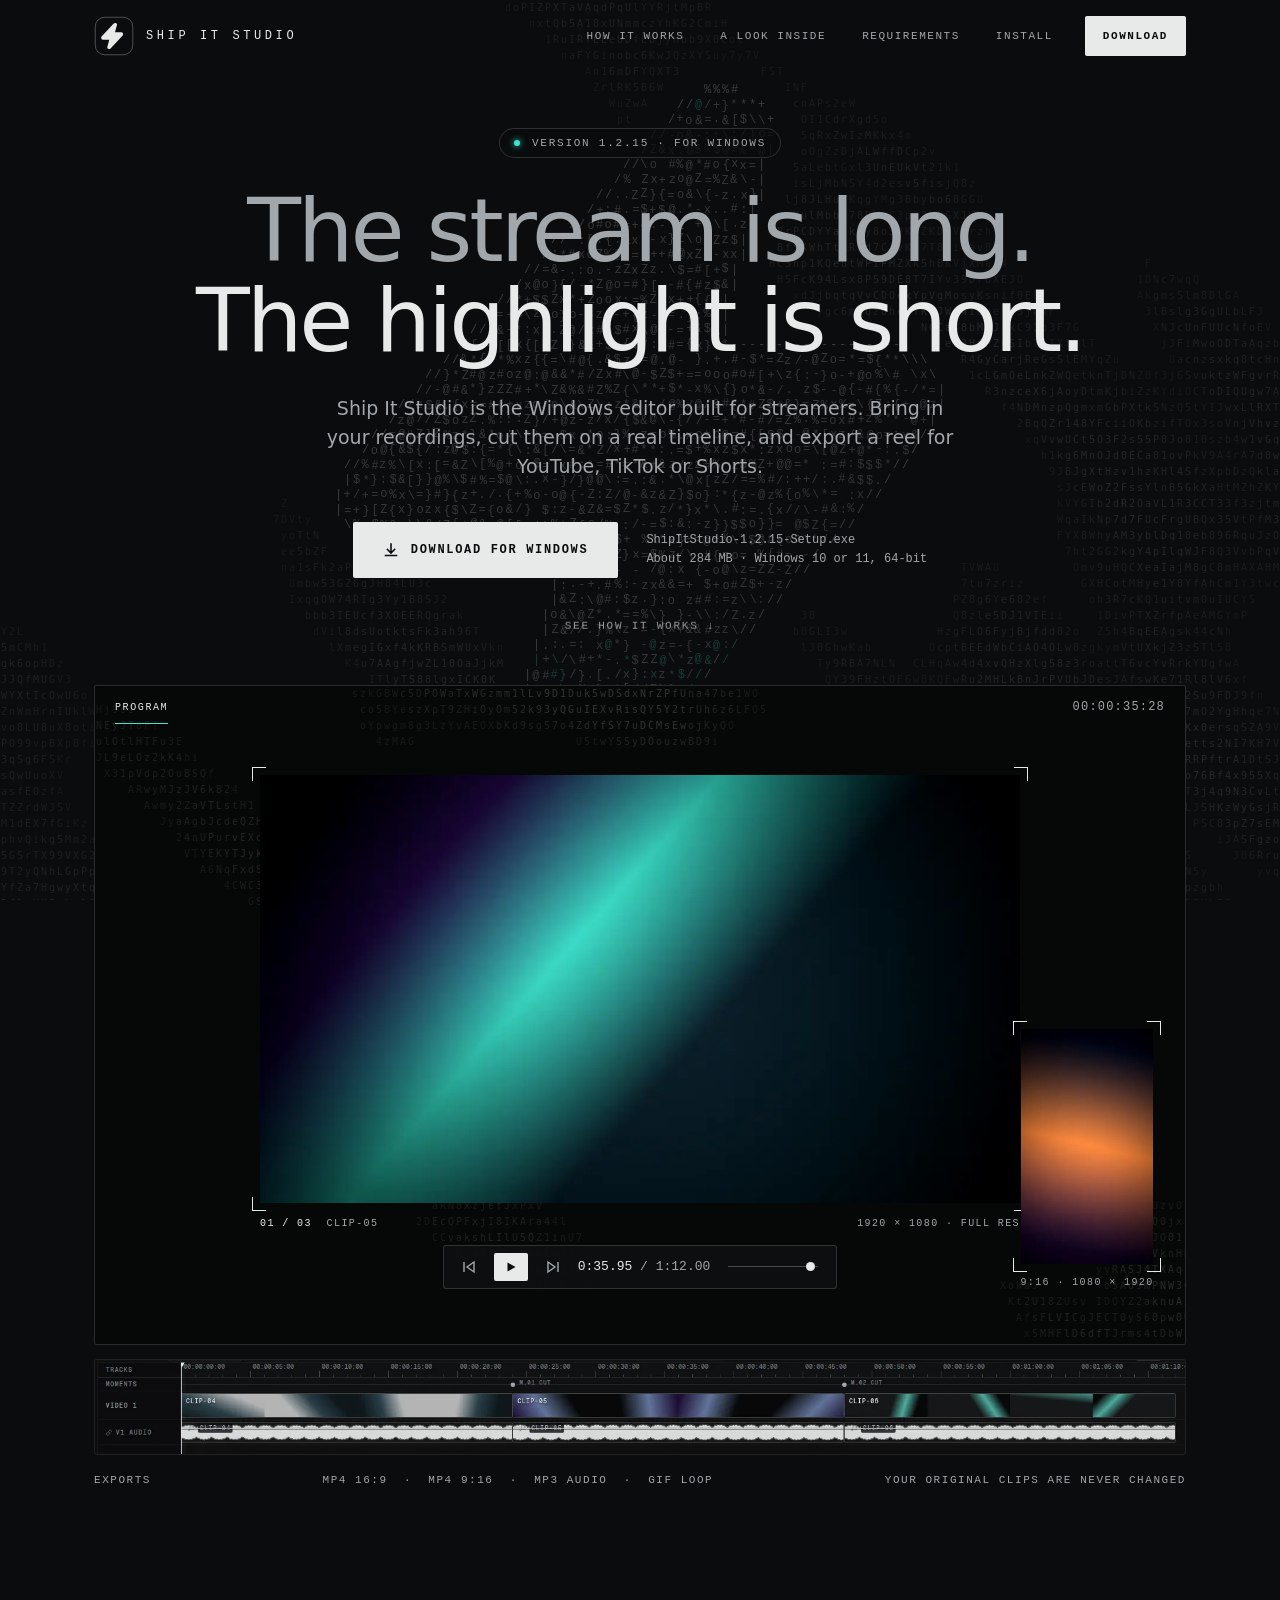
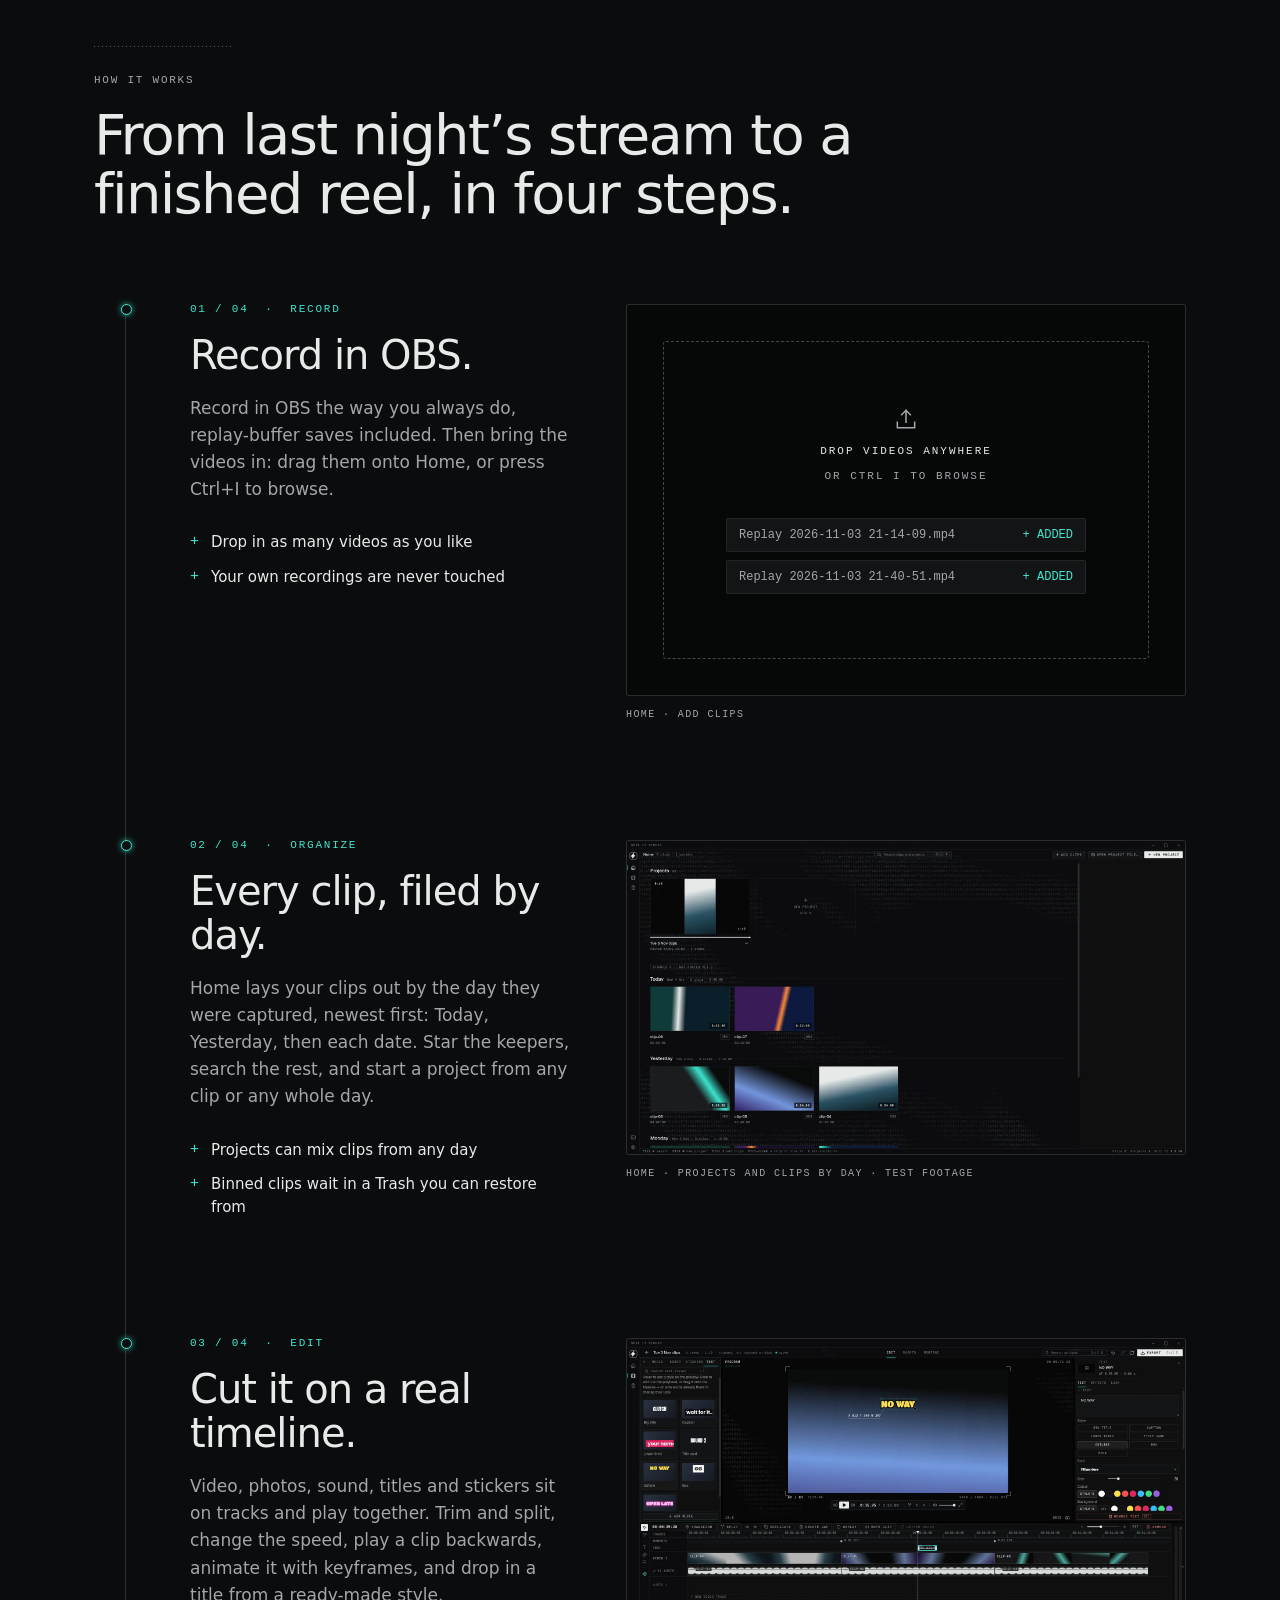
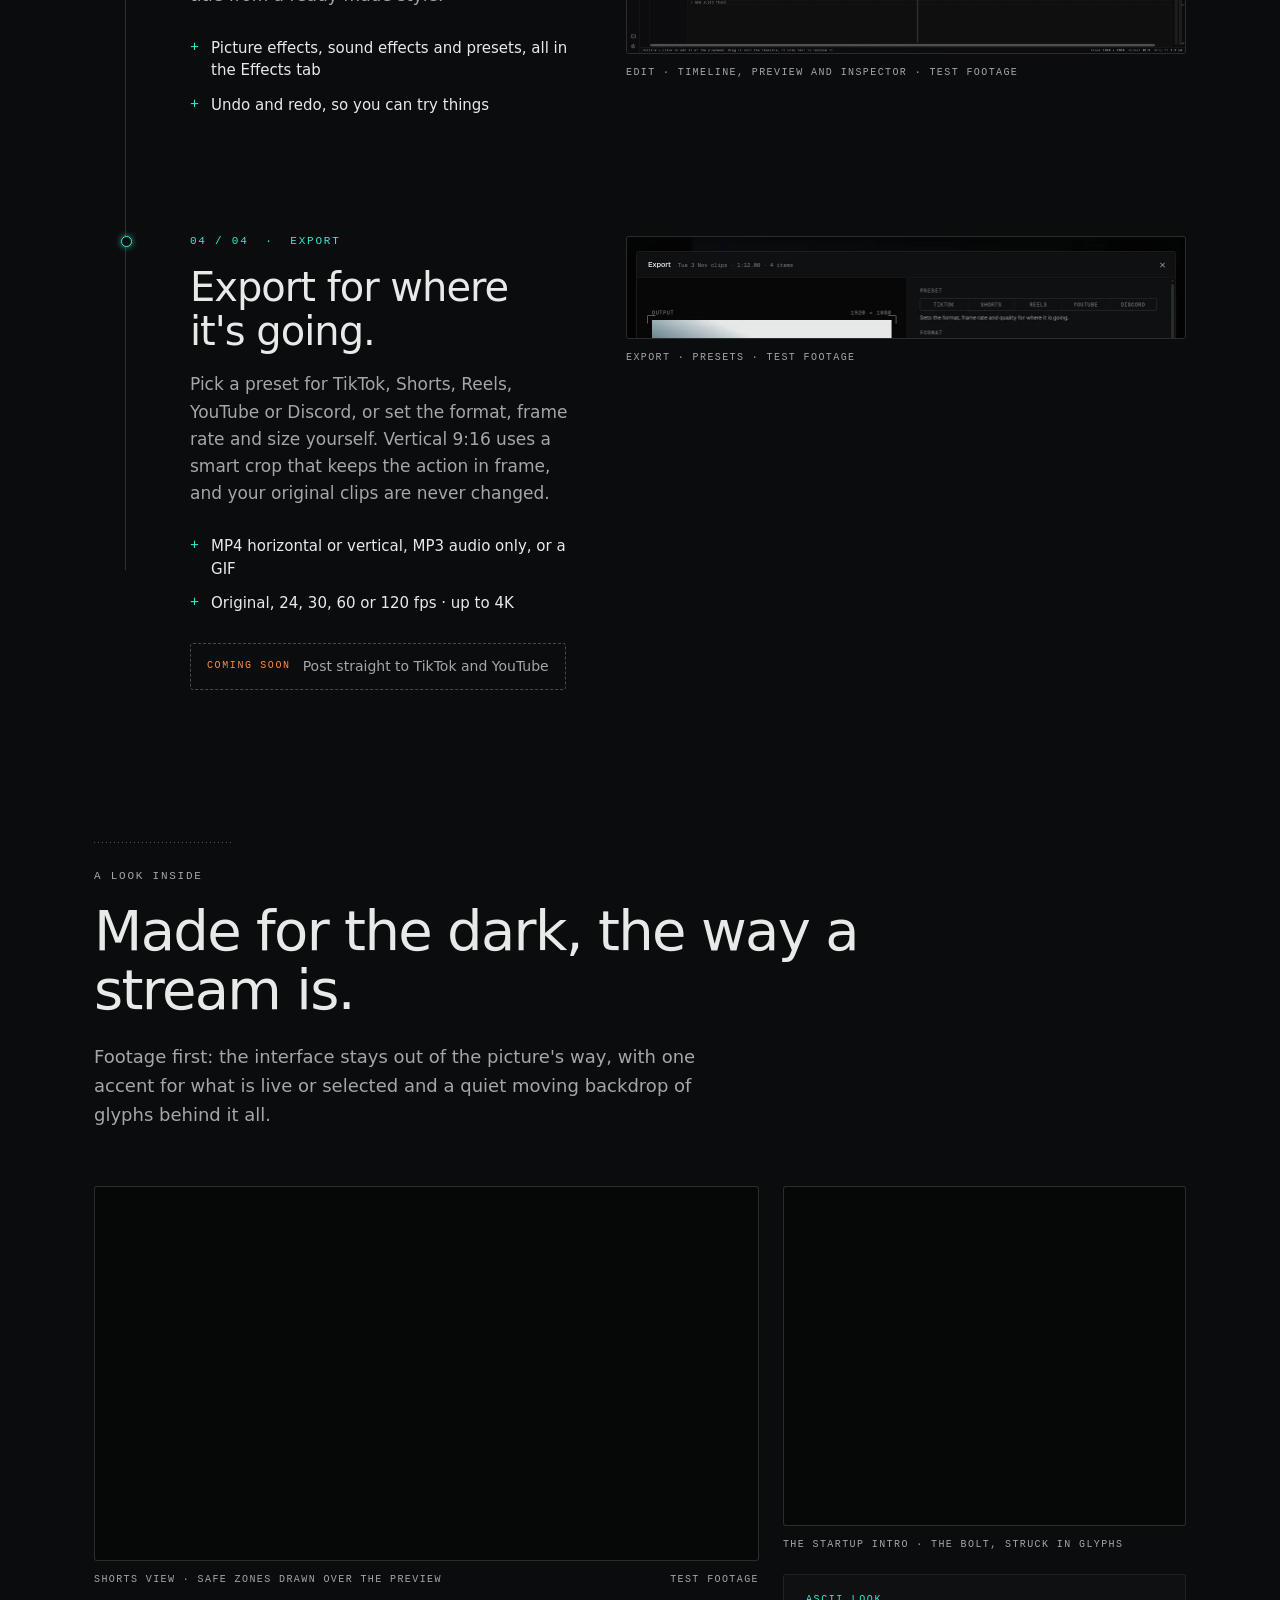
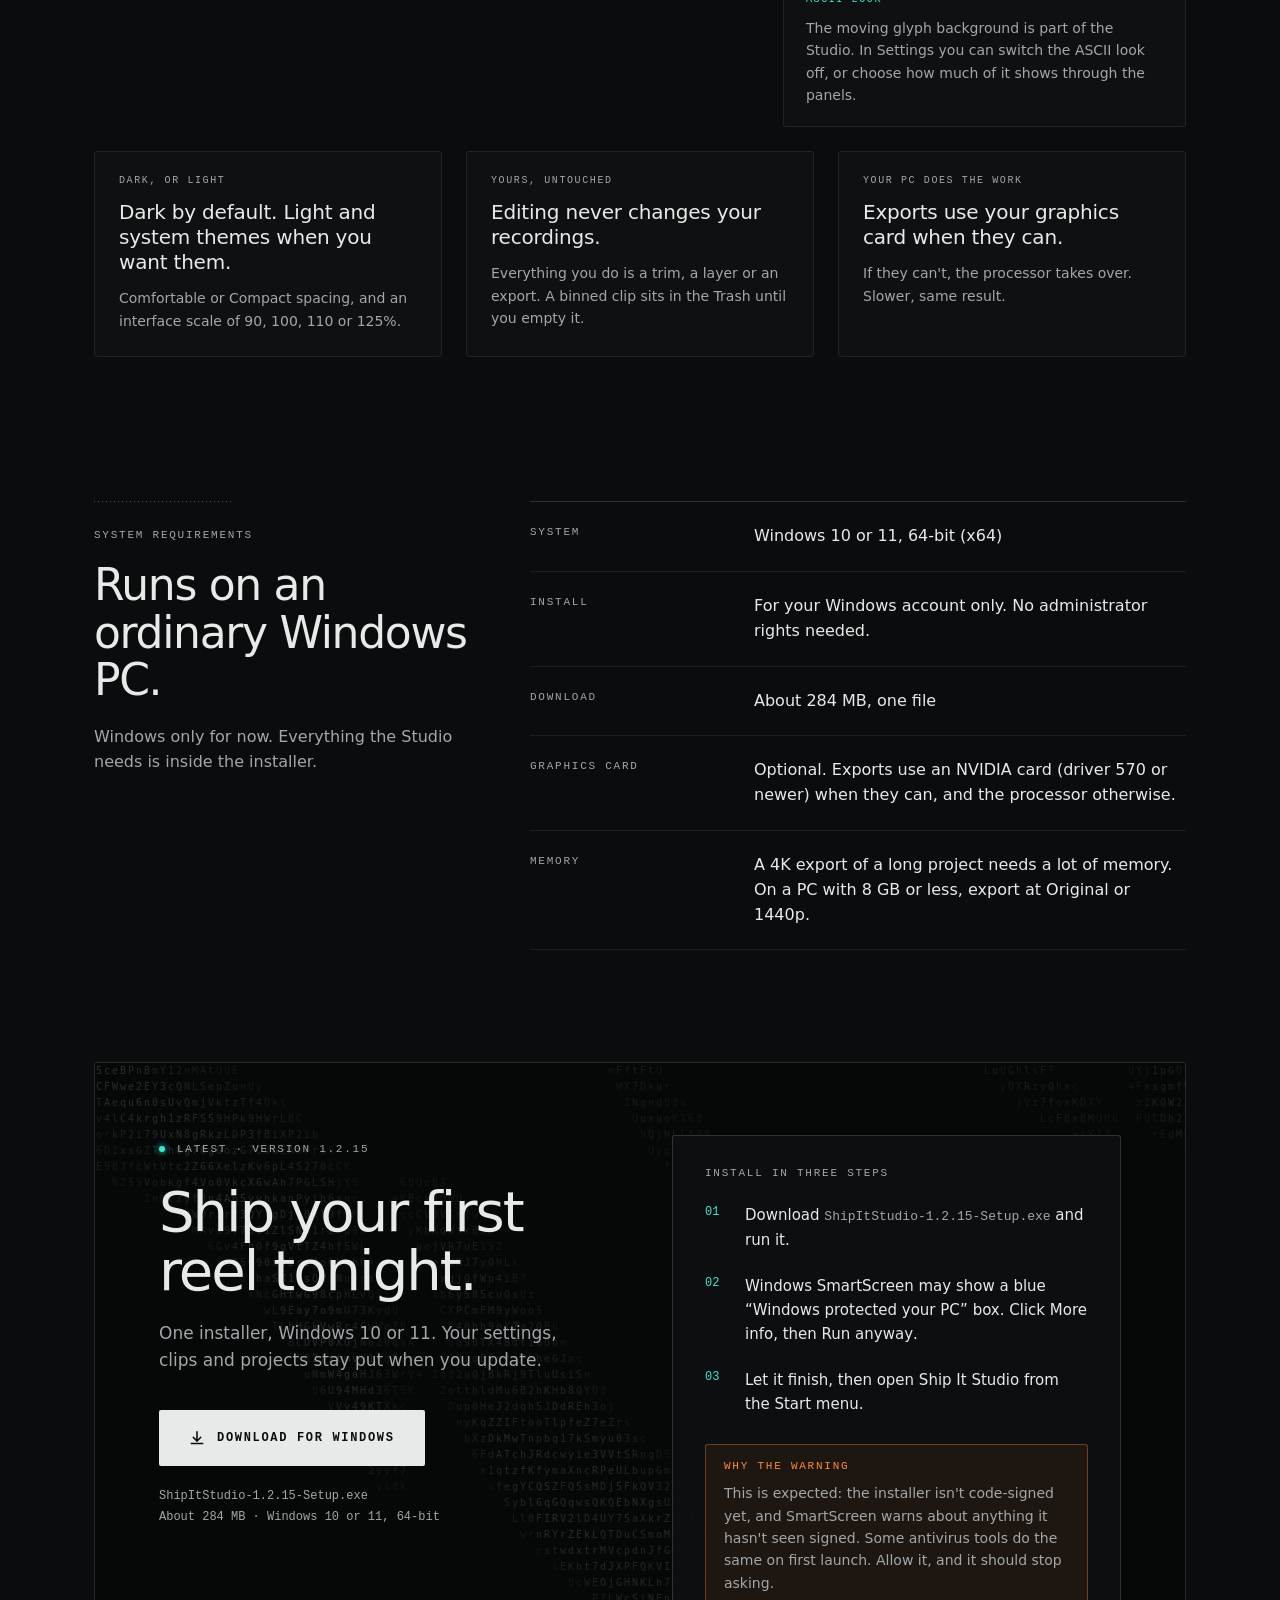
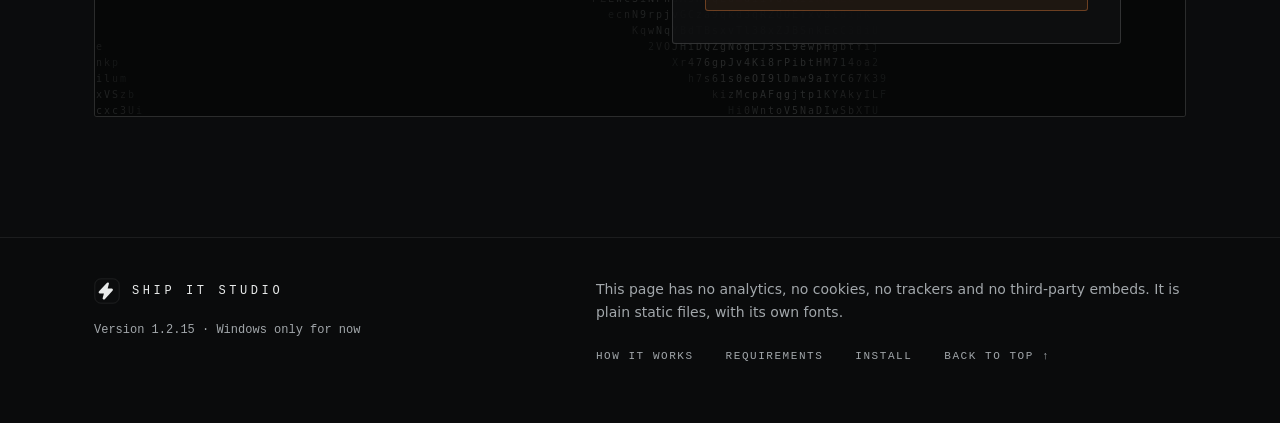
==== commit 0157364d: "Ship It Studio 1.2.15" ====
--- a/docs/index.html
+++ b/docs/index.html
@@ -1,10 +1,10 @@
 <!doctype html>
 <!--
-  THE ONE DOWNLOAD. Every tester release updates these, and only these (search this file for "1.2.14"):
-    version    1.2.14
-    file name  ShipItStudio-1.2.14-Setup.exe
-    size       283,871,931 bytes, shown on the page as "About 284 MB"
-    url        https://github.com/slopenintercept/ship-it-preview/releases/download/v1.2.14/ShipItStudio-1.2.14-Setup.exe
+  THE ONE DOWNLOAD. Every tester release updates these, and only these (search this file for "1.2.15"):
+    version    1.2.15
+    file name  ShipItStudio-1.2.15-Setup.exe
+    size       283,883,092 bytes, shown on the page as "About 284 MB"
+    url        https://github.com/slopenintercept/ship-it-preview/releases/download/v1.2.15/ShipItStudio-1.2.15-Setup.exe
   The url is the href of the three Download buttons (nav, hero, Download section). It is the only
   download on this page: no source code, no archive, no other link out.
 -->
@@ -50,7 +50,7 @@
       <a class="nav-link" href="#requirements">Requirements</a>
       <a class="nav-link" href="#download">Install</a>
     </nav>
-    <a class="btn-primary btn-nav" href="https://github.com/slopenintercept/ship-it-preview/releases/download/v1.2.14/ShipItStudio-1.2.14-Setup.exe">Download</a>
+    <a class="btn-primary btn-nav" href="https://github.com/slopenintercept/ship-it-preview/releases/download/v1.2.15/ShipItStudio-1.2.15-Setup.exe">Download</a>
   </header>
 
   <main>
@@ -60,19 +60,19 @@
     <div class="wrap hero-inner">
       <div class="pill rise rise-2">
         <span class="live-dot"></span>
-        <span>VERSION 1.2.14 · FOR WINDOWS</span>
+        <span>VERSION 1.2.15 · FOR WINDOWS</span>
       </div>
       <h1 class="rise rise-2">
         <span class="dim">The stream is long.</span><br>The highlight is short.
       </h1>
       <p class="lede rise rise-3">Ship It Studio is the Windows editor built for streamers. Bring in your recordings, cut them on a real timeline, and export a reel for YouTube, TikTok or Shorts.</p>
       <div class="cta rise rise-4">
-        <a class="btn-primary" href="https://github.com/slopenintercept/ship-it-preview/releases/download/v1.2.14/ShipItStudio-1.2.14-Setup.exe">
+        <a class="btn-primary" href="https://github.com/slopenintercept/ship-it-preview/releases/download/v1.2.15/ShipItStudio-1.2.15-Setup.exe">
           <svg width="16" height="16" viewBox="0 0 16 16" fill="none" stroke="#0B0C0D" stroke-width="1.6" stroke-linecap="square" aria-hidden="true"><path d="M8 2v8.5M4.5 7.5 8 11l3.5-3.5M2.5 13.5h11"/></svg>
           Download for Windows
         </a>
         <div class="dl-meta">
-          <div class="file">ShipItStudio-1.2.14-Setup.exe</div>
+          <div class="file">ShipItStudio-1.2.15-Setup.exe</div>
           <div>About 284 MB · Windows 10 or 11, 64-bit</div>
         </div>
       </div>
@@ -305,22 +305,22 @@
         <canvas class="glow" data-flow="well" data-ground="#060707" data-alpha-max="0.17" data-alpha-min="0.05" data-threshold="0.6" data-seed="21" data-fps="15" aria-hidden="true"></canvas>
         <div class="dl-grid">
           <div>
-            <div class="dl-kicker"><span class="live-dot"></span>LATEST · VERSION 1.2.14</div>
+            <div class="dl-kicker"><span class="live-dot"></span>LATEST · VERSION 1.2.15</div>
             <h2>Ship your first reel tonight.</h2>
             <p class="dl-p">One installer, Windows 10 or 11. Your settings, clips and projects stay put when you update.</p>
-            <a class="btn-primary btn-block-m" href="https://github.com/slopenintercept/ship-it-preview/releases/download/v1.2.14/ShipItStudio-1.2.14-Setup.exe">
+            <a class="btn-primary btn-block-m" href="https://github.com/slopenintercept/ship-it-preview/releases/download/v1.2.15/ShipItStudio-1.2.15-Setup.exe">
               <svg width="16" height="16" viewBox="0 0 16 16" fill="none" stroke="#0B0C0D" stroke-width="1.6" stroke-linecap="square" aria-hidden="true"><path d="M8 2v8.5M4.5 7.5 8 11l3.5-3.5M2.5 13.5h11"/></svg>
               Download for Windows
             </a>
             <div class="dl-meta">
-              <div class="file">ShipItStudio-1.2.14-Setup.exe</div>
+              <div class="file">ShipItStudio-1.2.15-Setup.exe</div>
               <div>About 284 MB · Windows 10 or 11, 64-bit</div>
             </div>
           </div>
           <div class="install">
             <div class="label">INSTALL IN THREE STEPS</div>
             <ol>
-              <li><span>01</span><span>Download <code>ShipItStudio-1.2.14-Setup.exe</code> and run it.</span></li>
+              <li><span>01</span><span>Download <code>ShipItStudio-1.2.15-Setup.exe</code> and run it.</span></li>
               <li><span>02</span><span>Windows SmartScreen may show a blue <strong>“Windows protected your PC”</strong> box. Click <strong>More info</strong>, then <strong>Run anyway</strong>.</span></li>
               <li><span>03</span><span>Let it finish, then open Ship It Studio from the Start menu.</span></li>
             </ol>
@@ -344,7 +344,7 @@
           <svg viewBox="0 0 64 64" role="img" aria-label="Ship It"><rect x="2" y="2" width="60" height="60" rx="15" fill="#0B0C0D" stroke="#E8EAEA" stroke-opacity="0.3" stroke-width="0.8"/><path d="M36.9 13.6a3.2 3.2 0 0 0-5.4-1.6l-19 20.4A3.2 3.2 0 0 0 14.8 38h9.6l-3.3 12.4a3.2 3.2 0 0 0 5.4 1.6l19-20.4A3.2 3.2 0 0 0 43.2 26h-9.6z" fill="#E8EAEA"/></svg>
           <span>SHIP IT STUDIO</span>
         </div>
-        <div class="ver">Version 1.2.14 · Windows only for now</div>
+        <div class="ver">Version 1.2.15 · Windows only for now</div>
       </div>
       <div class="foot-side">
         <p>This page has no analytics, no cookies, no trackers and no third-party embeds. It is plain static files, with its own fonts.</p>
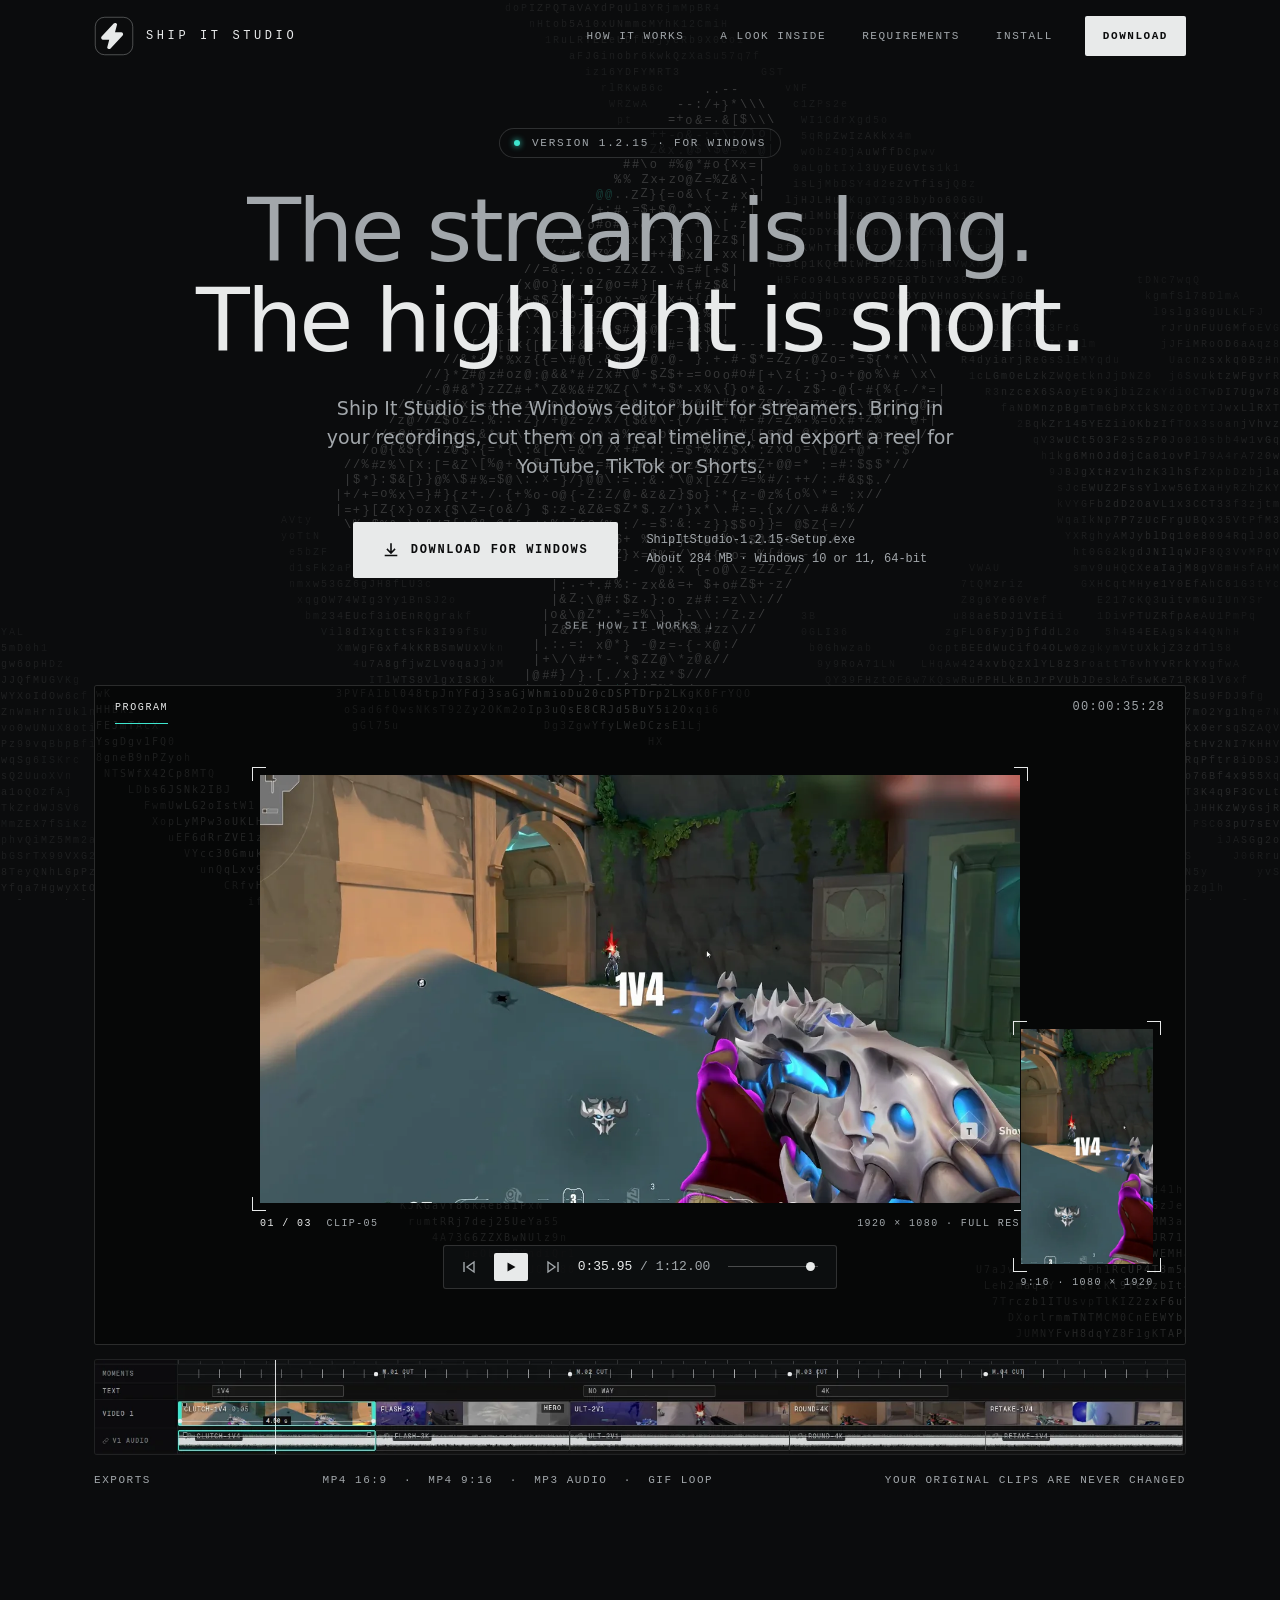
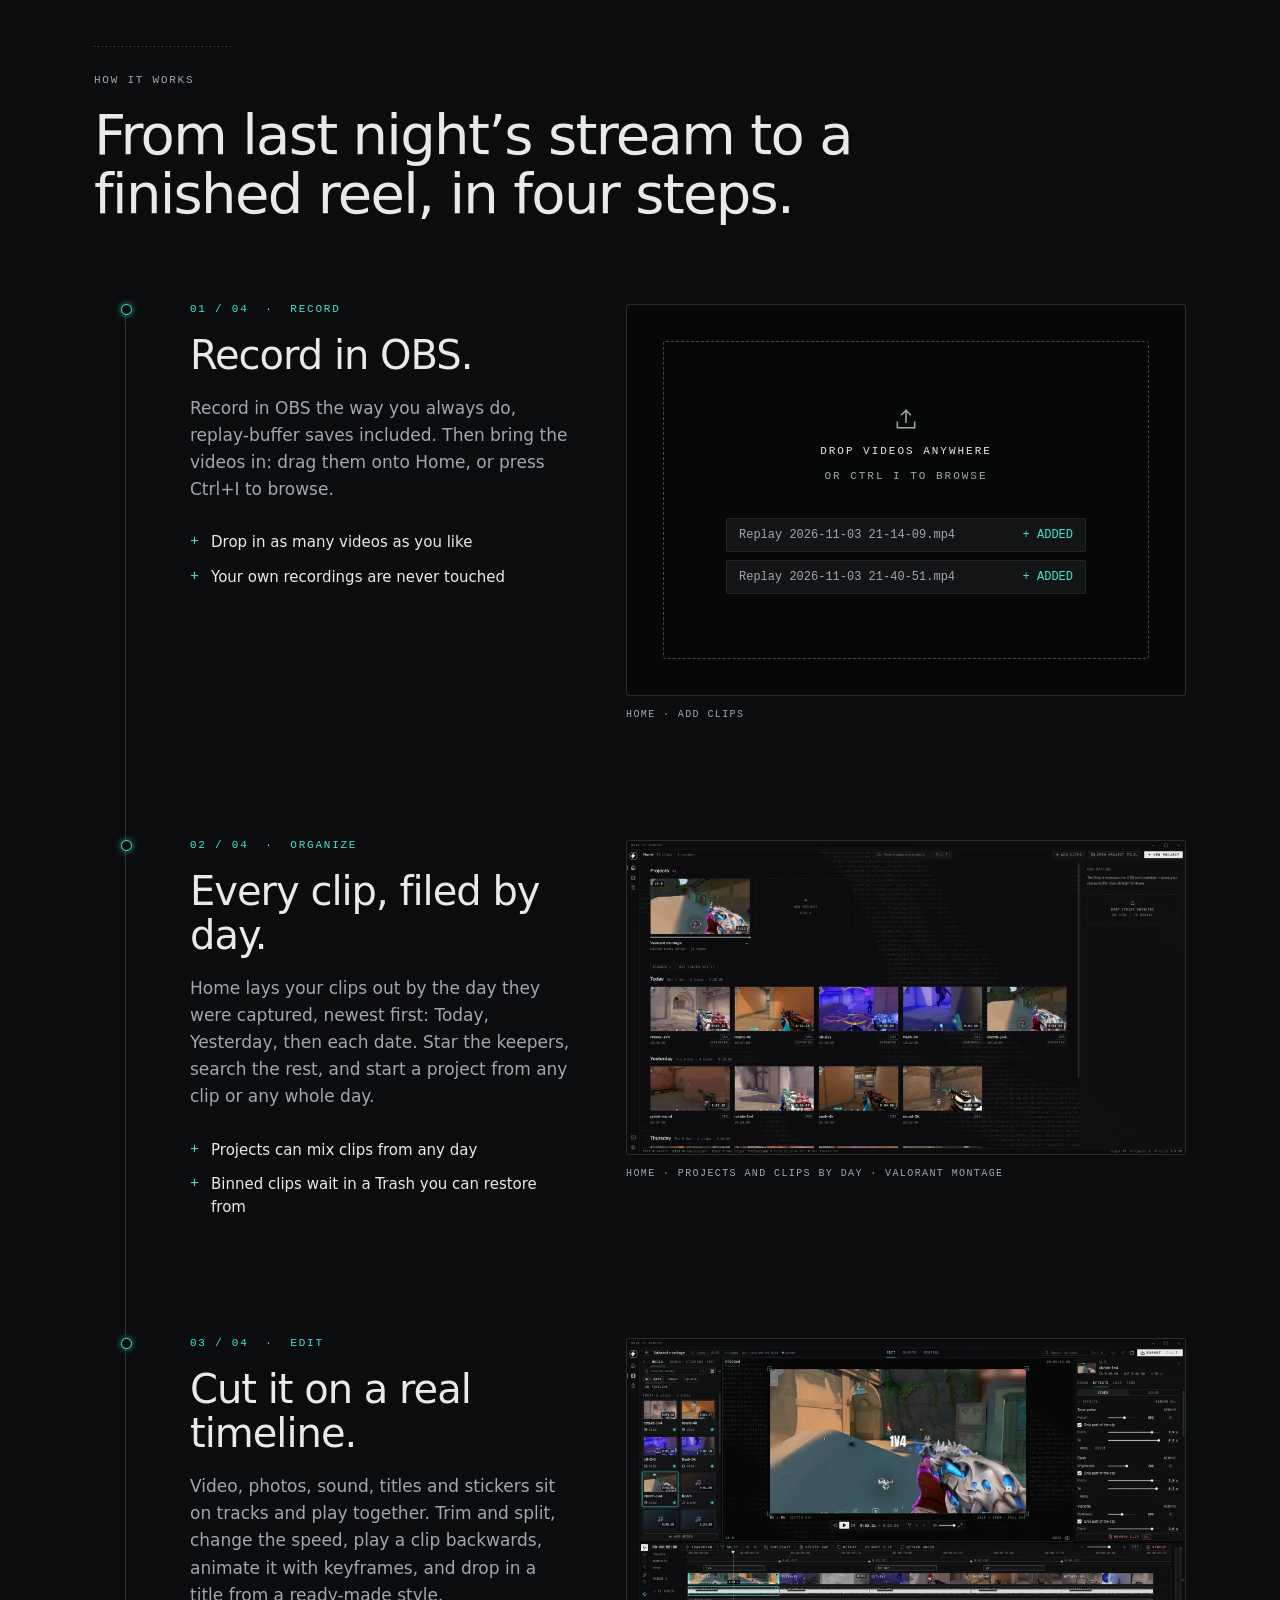
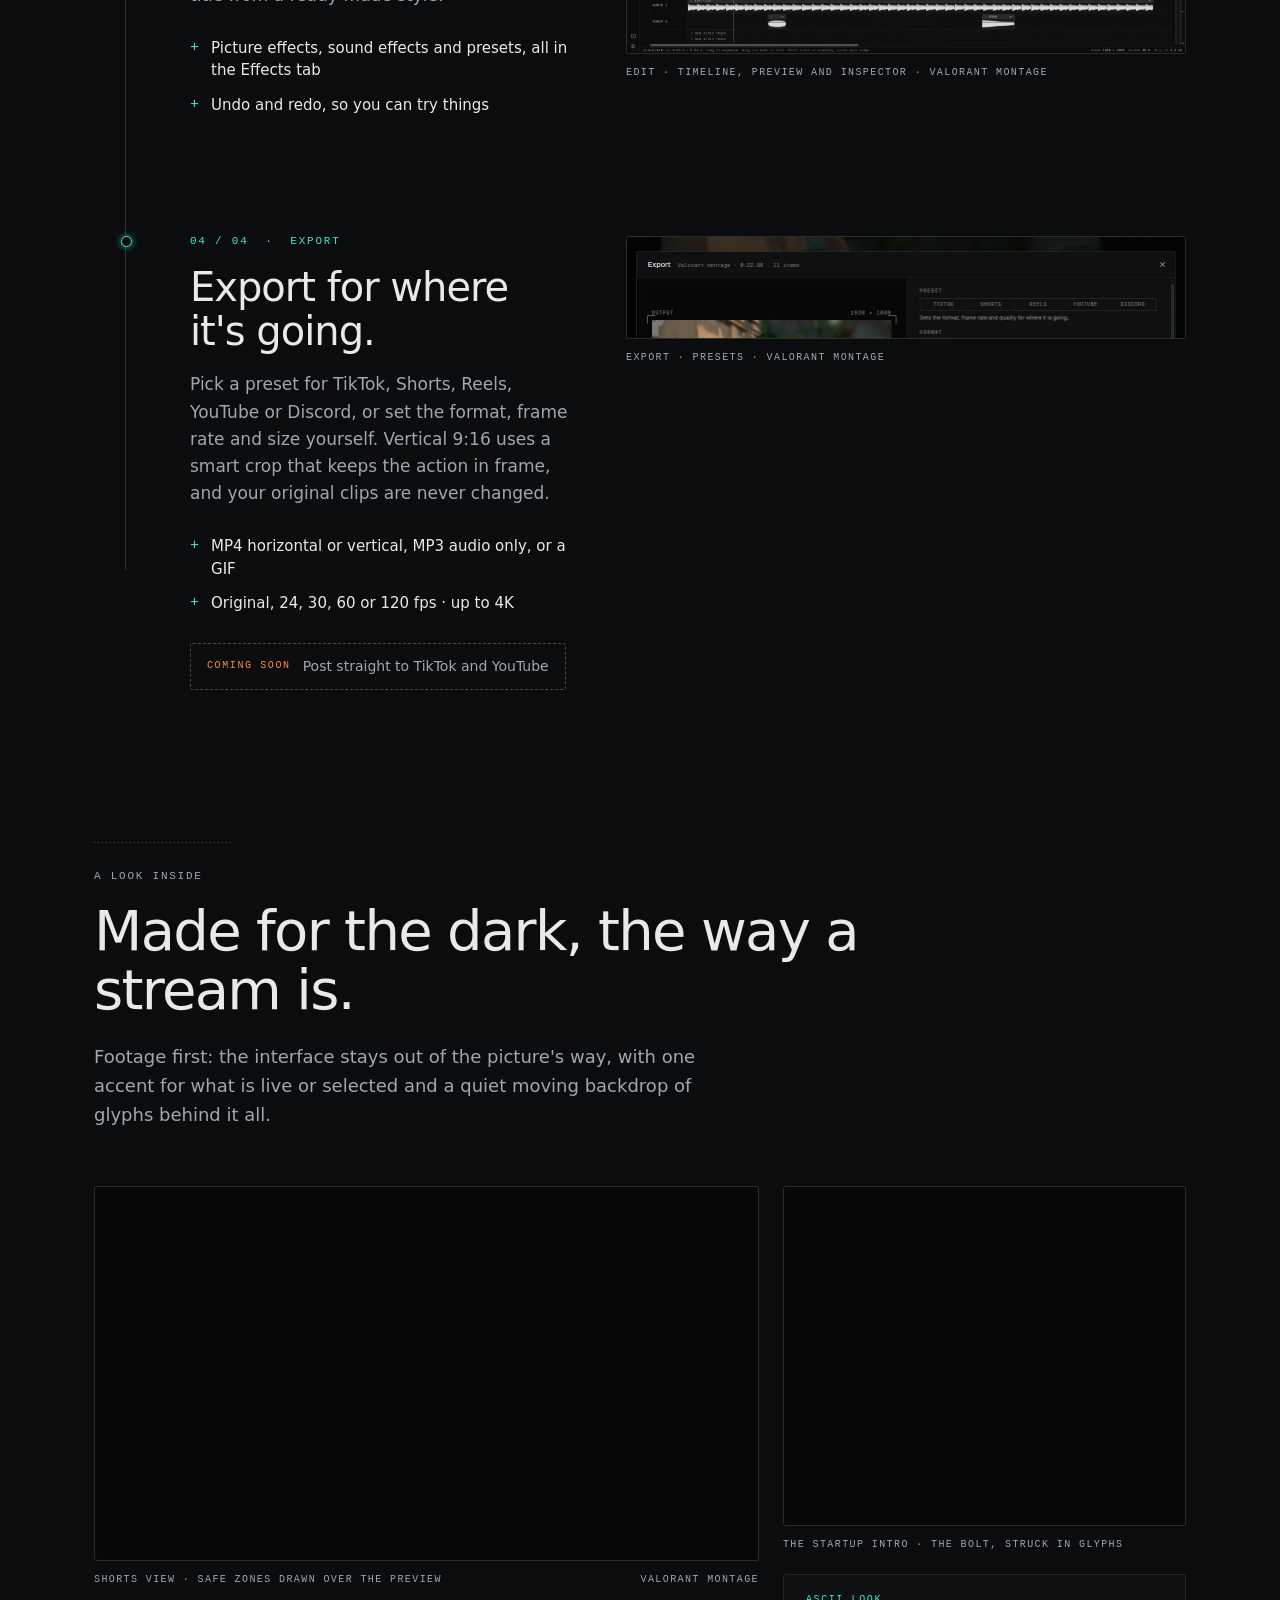
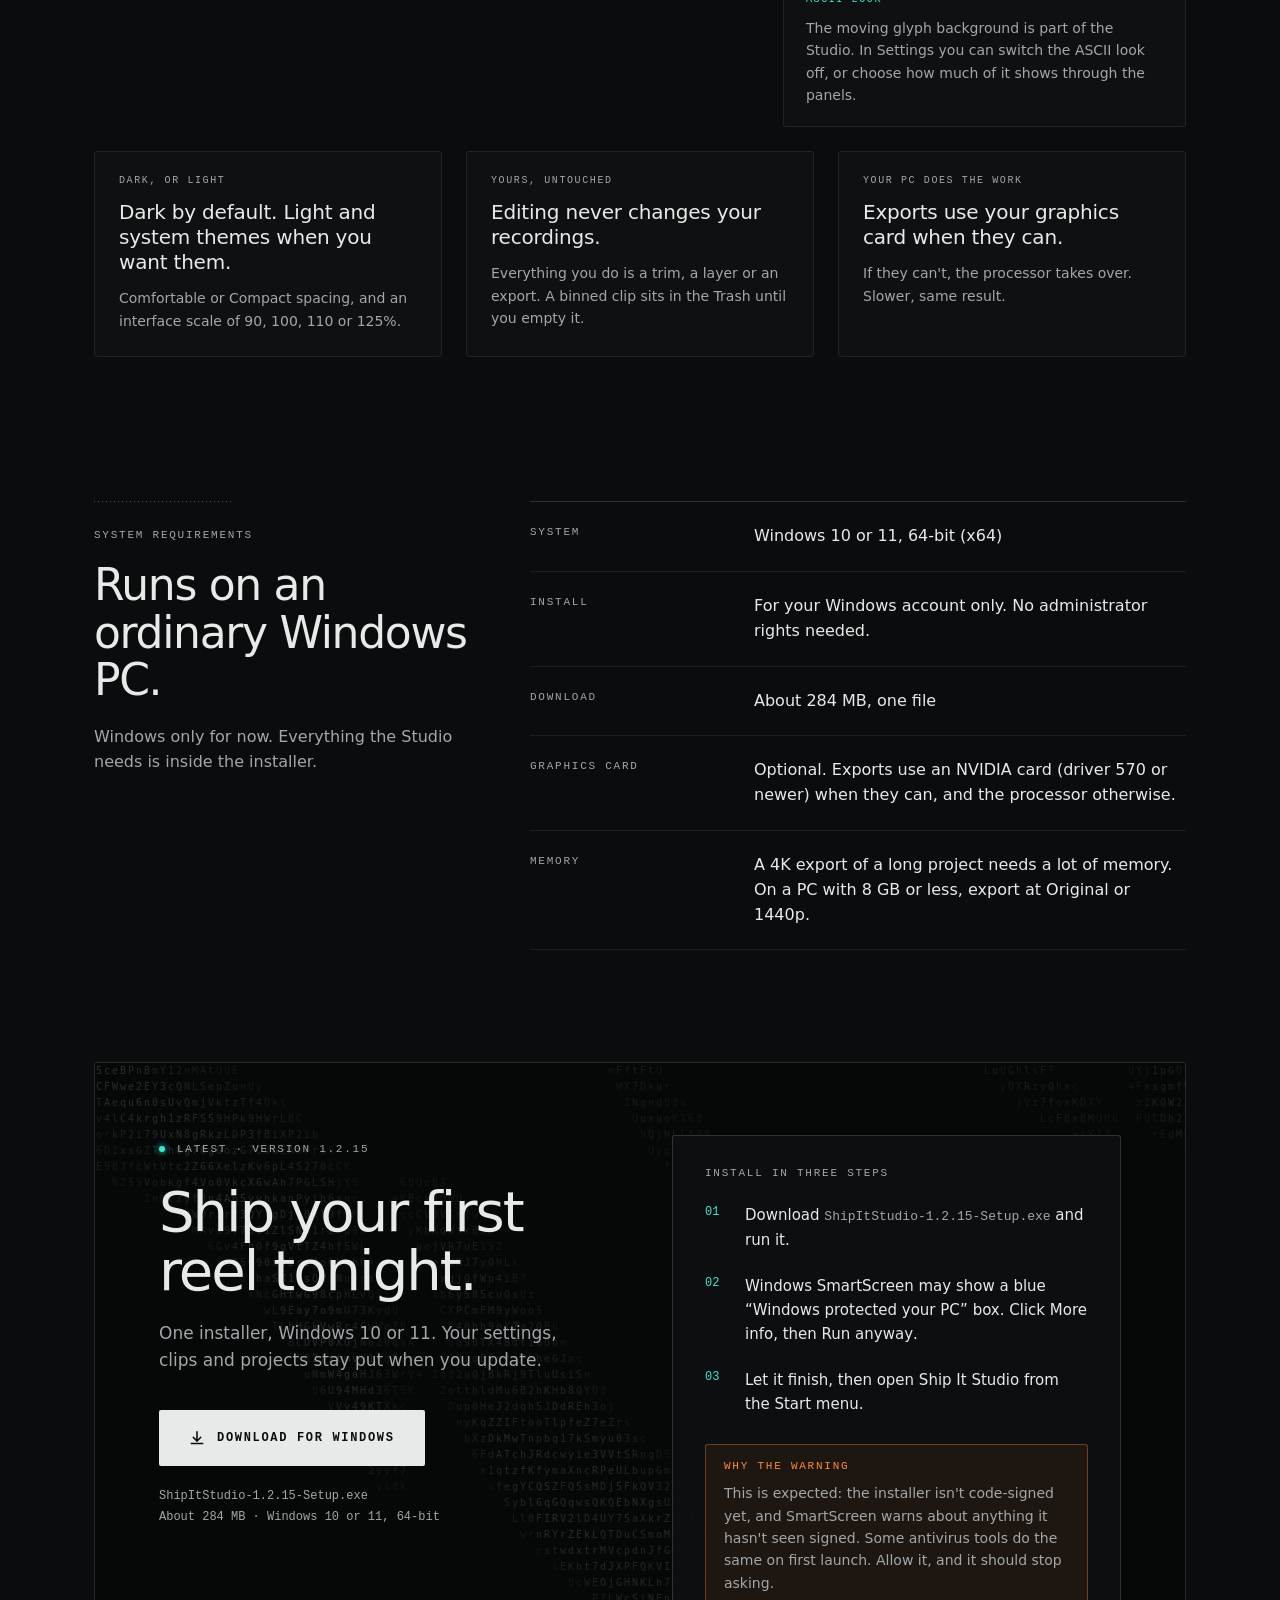
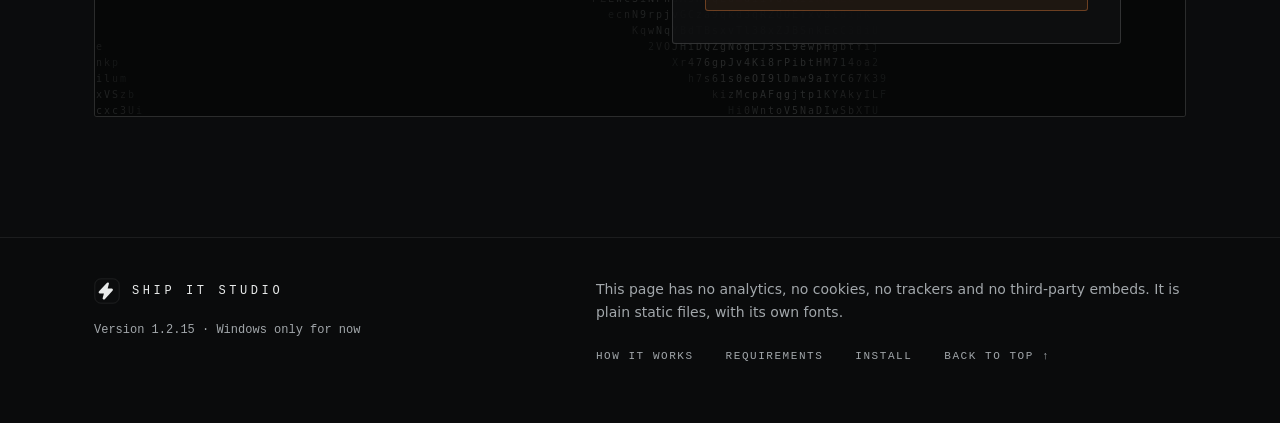
==== commit 79d87925: "Replace the placeholder Studio pictures with a Valorant montage The Studio shots and the two monitor" ====
--- a/docs/index.html
+++ b/docs/index.html
@@ -91,7 +91,7 @@
           <div class="mon-main">
             <div class="frame">
               <i class="brk brk-tl"></i><i class="brk brk-tr"></i><i class="brk brk-bl"></i><i class="brk brk-br"></i>
-              <video src="assets/video/monitor-16x9.mp4" poster="assets/video/monitor-16x9-poster.webp" autoplay muted loop playsinline preload="metadata" disablepictureinpicture data-motion="hero" aria-label="A looping test clip playing in the Studio's monitor"></video>
+              <video src="assets/video/monitor-16x9.mp4" poster="assets/video/monitor-16x9-poster.webp" autoplay muted loop playsinline preload="metadata" disablepictureinpicture data-motion="hero" aria-label="A looping Valorant montage playing in the Studio's monitor, with a 1V4 title"></video>
             </div>
             <div class="mon-meta">
               <span><span class="on">01 / 03</span>&nbsp;&nbsp;CLIP-05</span>
@@ -122,7 +122,7 @@
       </div>
 
       <!-- the real timeline, cropped from a Studio screenshot -->
-      <div class="strip pan"><img src="assets/img/timeline.webp" width="1736" height="150" alt="The Studio's timeline: three clips on a video track with their sound drawn underneath"></div>
+      <div class="strip pan"><img src="assets/img/timeline.webp" width="1736" height="150" alt="The Studio's timeline: a Valorant montage of five clips on a video track, with three titles and cut markers above them and their sound drawn underneath"></div>
       <div class="hero-foot-m">Your original clips are never changed</div>
       <div class="hero-foot">
         <span>Exports</span>
@@ -184,8 +184,8 @@
             </ul>
           </div>
           <div class="step-vis">
-            <div class="well pan"><img class="shot" src="assets/img/home.webp" width="1920" height="1080" loading="lazy" alt="Ship It Studio's Home screen: a project, then clips grouped under Today, Yesterday and Monday"></div>
-            <div class="cap"><span class="cap-fluid">HOME · PROJECTS AND CLIPS BY DAY · TEST FOOTAGE</span><span class="cap-pan">HOME · SWIPE TO LOOK AROUND → · TEST FOOTAGE</span></div>
+            <div class="well pan"><img class="shot" src="assets/img/home.webp" width="1920" height="1080" loading="lazy" alt="Ship It Studio's Home screen: a Valorant montage project, then Valorant clips grouped under Today, Yesterday and Thursday"></div>
+            <div class="cap"><span class="cap-fluid">HOME · PROJECTS AND CLIPS BY DAY · VALORANT MONTAGE</span><span class="cap-pan">HOME · SWIPE TO LOOK AROUND → · VALORANT MONTAGE</span></div>
           </div>
         </article>
 
@@ -202,8 +202,8 @@
             </ul>
           </div>
           <div class="step-vis">
-            <div class="well pan"><img class="shot" src="assets/img/editor.webp" width="1920" height="1080" loading="lazy" alt="The Studio's editor: media bin, preview with a yellow title, the inspector and a three-clip timeline"></div>
-            <div class="cap"><span class="cap-fluid">EDIT · TIMELINE, PREVIEW AND INSPECTOR · TEST FOOTAGE</span><span class="cap-pan">EDIT · SWIPE TO LOOK AROUND → · TEST FOOTAGE</span></div>
+            <div class="well pan"><img class="shot" src="assets/img/editor.webp" width="1920" height="1080" loading="lazy" alt="The Studio's editor: media bin, a Valorant clip in the preview with a 1V4 title, the effects panel and the montage timeline"></div>
+            <div class="cap"><span class="cap-fluid">EDIT · TIMELINE, PREVIEW AND INSPECTOR · VALORANT MONTAGE</span><span class="cap-pan">EDIT · SWIPE TO LOOK AROUND → · VALORANT MONTAGE</span></div>
           </div>
         </article>
 
@@ -224,8 +224,8 @@
             </div>
           </div>
           <div class="step-vis">
-            <div class="well pan"><img class="shot export-shot" src="assets/img/export-presets.webp" width="1118" height="202" loading="lazy" alt="The top of the Studio's Export dialog, with the preset row: TikTok, Shorts, Reels, YouTube and Discord"></div>
-            <div class="cap"><span class="cap-fluid">EXPORT · PRESETS · TEST FOOTAGE</span><span class="cap-pan">EXPORT · SWIPE TO LOOK AROUND → · TEST FOOTAGE</span></div>
+            <div class="well pan"><img class="shot export-shot" src="assets/img/export-presets.webp" width="1118" height="202" loading="lazy" alt="The top of the Studio's Export dialog for the Valorant montage, with the preset row: TikTok, Shorts, Reels, YouTube and Discord"></div>
+            <div class="cap"><span class="cap-fluid">EXPORT · PRESETS · VALORANT MONTAGE</span><span class="cap-pan">EXPORT · SWIPE TO LOOK AROUND → · VALORANT MONTAGE</span></div>
           </div>
         </article>
       </div>
@@ -242,8 +242,8 @@
 
       <div class="inside-top">
         <div class="inside-shot">
-          <div class="well pan"><img class="shot" src="assets/img/shorts.webp" width="1920" height="1080" loading="lazy" alt="The Studio's Shorts view: a 9:16 preview with the safe zones drawn over it, and the glyph background moving around it"></div>
-          <div class="cap"><span>SHORTS VIEW · SAFE ZONES DRAWN OVER THE PREVIEW<span class="only-m"> · </span></span><span>TEST FOOTAGE</span></div>
+          <div class="well pan"><img class="shot" src="assets/img/shorts.webp" width="1920" height="1080" loading="lazy" alt="The Studio's Shorts view: a Valorant clip framed 9:16 with the safe zones drawn over it, and the glyph background moving around it"></div>
+          <div class="cap"><span>SHORTS VIEW · SAFE ZONES DRAWN OVER THE PREVIEW<span class="only-m"> · </span></span><span>VALORANT MONTAGE</span></div>
         </div>
         <div class="inside-side">
           <div class="bolt-card">
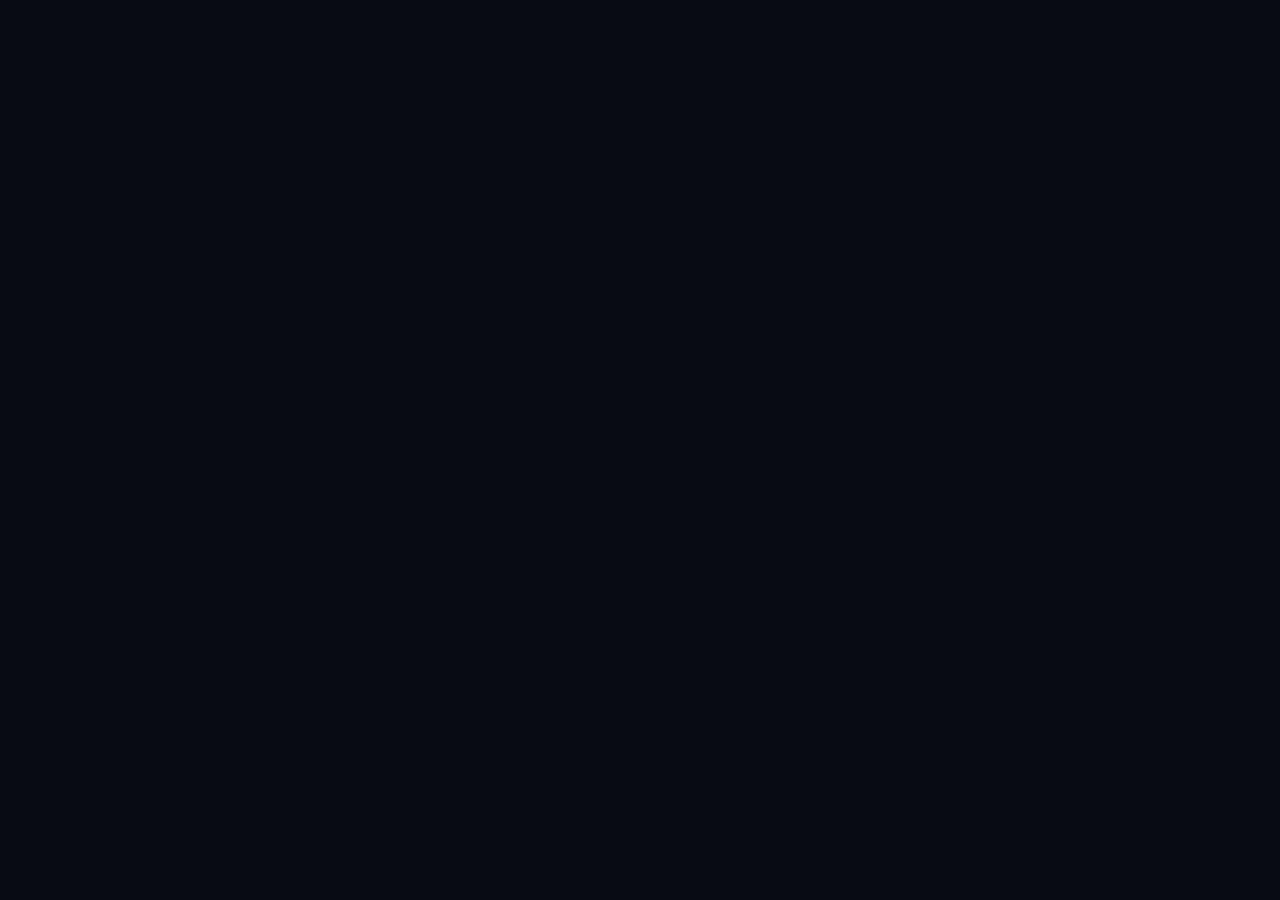
==== commit 165aee85: "Release the product draft as the download page docs/index.html is now the 'product' draft: one scree" ====
--- a/docs/index.html
+++ b/docs/index.html
@@ -1,358 +1,114 @@
 <!doctype html>
-<!--
-  THE ONE DOWNLOAD. Every tester release updates these, and only these (search this file for "1.2.15"):
-    version    1.2.15
-    file name  ShipItStudio-1.2.15-Setup.exe
-    size       283,883,092 bytes, shown on the page as "About 284 MB"
-    url        https://github.com/slopenintercept/ship-it-preview/releases/download/v1.2.15/ShipItStudio-1.2.15-Setup.exe
-  The url is the href of the three Download buttons (nav, hero, Download section). It is the only
-  download on this page: no source code, no archive, no other link out.
--->
 <html lang="en">
 <head>
 <meta charset="utf-8">
+<meta name="viewport" content="width=device-width, initial-scale=1">
 <meta http-equiv="Content-Security-Policy" content="default-src 'none'; script-src 'self'; style-src 'self'; img-src 'self'; font-src 'self'; media-src 'self'; connect-src 'none'; object-src 'none'; base-uri 'none'; form-action 'none'">
-<meta name="referrer" content="no-referrer">
-<meta name="viewport" content="width=device-width, initial-scale=1">
 <meta name="color-scheme" content="dark">
-<meta name="theme-color" content="#0B0C0D">
-<title>Ship It Studio: the Windows editor built for streamers</title>
-<meta name="description" content="Ship It Studio is the Windows editor built for streamers. Bring in your recordings, cut them on a real timeline, and export a reel for YouTube, TikTok or Shorts.">
-<link rel="icon" type="image/svg+xml" href="assets/img/favicon.svg">
-<link rel="preload" href="assets/fonts/geist.woff2" as="font" type="font/woff2" crossorigin>
-<link rel="preload" href="assets/fonts/geist-mono.woff2" as="font" type="font/woff2" crossorigin>
-<link rel="stylesheet" href="assets/css/site.css">
-<noscript><link rel="stylesheet" href="assets/css/no-js.css"></noscript>
-<script src="assets/js/glyph-flow.js" defer></script>
+<meta name="theme-color" content="#080B14">
+<meta name="description" content="Ship It Studio is a Windows video editor built for streamers. Download release 1.2.15.">
+<title>Ship It Studio · download</title>
+<link rel="icon" href="assets/img/favicon.svg" type="image/svg+xml">
+<link rel="stylesheet" href="assets/css/product.css">
 </head>
 <body>
 
-<!-- The moving backdrop: the Studio's glyph smoke and, large in the middle, the Ship It bolt drawn out of
-     moving glyphs. One canvas fixed to the viewport, behind everything. data-strength is the one contrast
-     lever: every glyph is drawn at that fraction of its own strength, so text keeps 4.5:1 over the
-     brightest pixel the bolt can put behind it. Under prefers-reduced-motion it is one finished still frame. -->
-<div class="backdrop" aria-hidden="true">
-  <canvas data-flow="backdrop" data-strength="0.22" data-seed="2" data-threshold="0.62"></canvas>
-  <div class="bolt-still"></div>
-</div>
+<canvas id="field" aria-hidden="true"></canvas>
 
 <div class="page">
 
-  <!-- ───────────── NAV ───────────── -->
-  <header class="wrap nav">
-    <a class="brand" href="#top" aria-label="Ship It Studio, top of page">
-      <svg viewBox="0 0 64 64" role="img" aria-label="Ship It"><rect x="2" y="2" width="60" height="60" rx="15" fill="#0B0C0D" stroke="#E8EAEA" stroke-opacity="0.3" stroke-width="1.6"/><path d="M36.9 13.6a3.2 3.2 0 0 0-5.4-1.6l-19 20.4A3.2 3.2 0 0 0 14.8 38h9.6l-3.3 12.4a3.2 3.2 0 0 0 5.4 1.6l19-20.4A3.2 3.2 0 0 0 43.2 26h-9.6z" fill="#E8EAEA"/></svg>
-      <span>SHIP IT STUDIO</span>
+  <header class="top">
+    <a class="brand" data-dim href="#" aria-label="Ship It Studio">
+      <svg viewBox="0 0 64 64" aria-hidden="true"><rect x="2" y="2" width="60" height="60" rx="15" fill="#0B0C0D" stroke="#E8EAEA" stroke-opacity="0.3" stroke-width="1.6"/><path d="M36.9 13.6a3.2 3.2 0 0 0-5.4-1.6l-19 20.4A3.2 3.2 0 0 0 14.8 38h9.6l-3.3 12.4a3.2 3.2 0 0 0 5.4 1.6l19-20.4A3.2 3.2 0 0 0 43.2 26h-9.6z" fill="#E8EAEA"/></svg>
+      <span>Ship It Studio</span>
     </a>
-    <nav class="nav-links" aria-label="Page">
-      <a class="nav-link" href="#workflow">How it works</a>
-      <a class="nav-link" href="#inside">A look inside</a>
-      <a class="nav-link" href="#requirements">Requirements</a>
-      <a class="nav-link" href="#download">Install</a>
-    </nav>
-    <a class="btn-primary btn-nav" href="https://github.com/slopenintercept/ship-it-preview/releases/download/v1.2.15/ShipItStudio-1.2.15-Setup.exe">Download</a>
+    <span class="ver" data-dim>1.2.15 · Windows</span>
+    <a class="btn btn-ghost" data-dim href="https://github.com/slopenintercept/ship-it-preview/releases/download/v1.2.15/ShipItStudio-1.2.15-Setup.exe">Download</a>
   </header>
 
-  <main>
+  <main class="stage">
 
-  <!-- ───────────── HERO ───────────── -->
-  <section id="top" class="hero">
-    <div class="wrap hero-inner">
-      <div class="pill rise rise-2">
-        <span class="live-dot"></span>
-        <span>VERSION 1.2.15 · FOR WINDOWS</span>
+    <section class="copy" aria-labelledby="h">
+      <p class="eyebrow" data-dim>the editor for streamers</p>
+      <h1 id="h" data-dim><span>The stream is long.</span> <span>The highlight is short.</span></h1>
+      <p class="lede" data-dim>Bring in your recordings, cut them on a real timeline, and export a reel for YouTube, TikTok or Shorts.</p>
+      <div class="get" data-dim>
+        <a class="btn btn-solid" href="https://github.com/slopenintercept/ship-it-preview/releases/download/v1.2.15/ShipItStudio-1.2.15-Setup.exe">Download for Windows</a>
+        <p class="fine">ShipItStudio-1.2.15-Setup.exe · about 284 MB · Windows 10 or 11, 64-bit</p>
       </div>
-      <h1 class="rise rise-2">
-        <span class="dim">The stream is long.</span><br>The highlight is short.
-      </h1>
-      <p class="lede rise rise-3">Ship It Studio is the Windows editor built for streamers. Bring in your recordings, cut them on a real timeline, and export a reel for YouTube, TikTok or Shorts.</p>
-      <div class="cta rise rise-4">
-        <a class="btn-primary" href="https://github.com/slopenintercept/ship-it-preview/releases/download/v1.2.15/ShipItStudio-1.2.15-Setup.exe">
-          <svg width="16" height="16" viewBox="0 0 16 16" fill="none" stroke="#0B0C0D" stroke-width="1.6" stroke-linecap="square" aria-hidden="true"><path d="M8 2v8.5M4.5 7.5 8 11l3.5-3.5M2.5 13.5h11"/></svg>
-          Download for Windows
-        </a>
-        <div class="dl-meta">
-          <div class="file">ShipItStudio-1.2.15-Setup.exe</div>
-          <div>About 284 MB · Windows 10 or 11, 64-bit</div>
-        </div>
+      <dl class="facts" data-dim>
+        <div><dt>exports</dt><dd>mp4 16:9 · 9:16 · mp3 · gif</dd></div>
+        <div><dt>quality</dt><dd>up to 4k · 120 fps</dd></div>
+        <div><dt>yours</dt><dd>originals are never changed</dd></div>
+      </dl>
+    </section>
+
+    <section class="product" aria-label="Inside Ship It Studio">
+      <div class="tabs" role="tablist" aria-label="Views" data-dim>
+        <button class="tab" role="tab" id="tab-edit" aria-controls="panel-edit" aria-selected="true" data-view="edit" type="button">edit</button>
+        <button class="tab" role="tab" id="tab-home" aria-controls="panel-home" aria-selected="false" tabindex="-1" data-view="home" type="button">home</button>
+        <button class="tab" role="tab" id="tab-shorts" aria-controls="panel-shorts" aria-selected="false" tabindex="-1" data-view="shorts" type="button">shorts</button>
+        <button class="tab" role="tab" id="tab-export" aria-controls="panel-export" aria-selected="false" tabindex="-1" data-view="export" type="button">export</button>
       </div>
-      <a class="see-how rise rise-4" href="#workflow">See how it works ↓</a>
-    </div>
 
-    <!-- The monitor: the Studio's stage colour, corner brackets, its own glyph ground -->
-    <div class="wrap monitor-wrap rise rise-5">
-      <div class="well monitor">
-        <canvas class="glow" data-flow="well" data-ground="#060707" data-alpha-max="0.2" data-alpha-min="0.06" data-threshold="0.6" data-seed="3" data-fps="20" aria-hidden="true"></canvas>
-        <div class="mon-bar">
-          <span class="mon-tab">PROGRAM</span>
-          <span class="mon-tc">00:00:35:28</span>
-        </div>
-        <div class="mon-body">
-          <div class="mon-main">
-            <div class="frame">
-              <i class="brk brk-tl"></i><i class="brk brk-tr"></i><i class="brk brk-bl"></i><i class="brk brk-br"></i>
-              <video src="assets/video/monitor-16x9.mp4" poster="assets/video/monitor-16x9-poster.webp" autoplay muted loop playsinline preload="metadata" disablepictureinpicture data-motion="hero" aria-label="A looping Valorant montage playing in the Studio's monitor, with a 1V4 title"></video>
-            </div>
-            <div class="mon-meta">
-              <span><span class="on">01 / 03</span>&nbsp;&nbsp;CLIP-05</span>
-              <span>1920 × 1080<span class="only-d"> · FULL RES</span></span>
-            </div>
+      <div class="frame" id="frame">
+        <div class="bar" aria-hidden="true"><i></i><i></i><i></i><span id="view-name">edit</span></div>
+        <div class="shot">
+          <div class="panel is-on" role="tabpanel" id="panel-edit" aria-labelledby="tab-edit" aria-describedby="cap" tabindex="0" data-cap="Video, photos, sound and titles on tracks. Trim, split, speed, reverse and keyframes, with an Effects tab beside them.">
+            <img src="assets/img/editor.webp" width="1920" height="1080" alt="The Ship It Studio editor: preview, tracks on a timeline and the effects panel.">
           </div>
-          <div class="mon-lower">
-            <div class="mon-left">
-              <div class="transport">
-                <svg class="only-d" viewBox="0 0 14 14" fill="none" stroke="#A2A7AB" stroke-width="1.4" aria-hidden="true"><path d="M2 2v10M12 2 5 7l7 5z"/></svg>
-                <span class="play" aria-hidden="true"><svg viewBox="0 0 12 12" fill="#0B0C0D"><path d="M2.5 1.5v9l8-4.5z"/></svg></span>
-                <svg class="only-d" viewBox="0 0 14 14" fill="none" stroke="#A2A7AB" stroke-width="1.4" aria-hidden="true"><path d="M12 2v10M2 2l7 5-7 5z"/></svg>
-                <span class="time">0:35.95 <span>/ 1:12.00</span></span>
-                <span class="scrub only-d" aria-hidden="true"><i></i></span>
-              </div>
-              <div class="formats only-m">MP4 16:9 · MP4 9:16<br>MP3 AUDIO · GIF LOOP</div>
-            </div>
-            <!-- Shorts: the 9:16 frame, same corner brackets -->
-            <div class="mon-short">
-              <div class="frame">
-                <i class="brk brk-tl"></i><i class="brk brk-tr"></i><i class="brk brk-bl"></i><i class="brk brk-br"></i>
-                <video src="assets/video/monitor-9x16.mp4" poster="assets/video/monitor-9x16-poster.webp" autoplay muted loop playsinline preload="metadata" disablepictureinpicture data-motion="hero" aria-label="The same moment framed 9:16 for Shorts and TikTok"></video>
-              </div>
-              <div class="mon-short-cap">9:16<span class="only-d"> · 1080 × 1920</span></div>
-            </div>
+          <div class="panel" role="tabpanel" id="panel-home" aria-labelledby="tab-home" aria-describedby="cap" tabindex="0" hidden data-cap="Clips are filed by the day you captured them. Star keepers, search, and restore anything from the Trash.">
+            <img src="assets/img/home.webp" width="1920" height="1080" alt="Home: recordings filed by day, with stars, search and a Trash.">
+          </div>
+          <div class="panel" role="tabpanel" id="panel-shorts" aria-labelledby="tab-shorts" aria-describedby="cap" tabindex="0" hidden data-cap="A 9:16 crop that keeps the action in frame, with safe zones so captions stay clear of the app's buttons.">
+            <img src="assets/img/shorts.webp" width="1920" height="1080" alt="The Shorts view: a vertical 9:16 crop following the action, with safe zones.">
+          </div>
+          <div class="panel panel-export" role="tabpanel" id="panel-export" aria-labelledby="tab-export" aria-describedby="cap" tabindex="0" hidden data-cap="Presets for TikTok, Shorts, Reels, YouTube and Discord, or your own. Pick the frame rate, up to 4K.">
+            <img class="back" src="assets/img/editor.webp" width="1920" height="1080" alt="">
+            <img class="front" src="assets/img/export-presets.webp" width="1118" height="202" alt="Export presets: TikTok, Shorts, Reels, YouTube, Discord or custom, with frame rate and resolution.">
           </div>
         </div>
       </div>
 
-      <!-- the real timeline, cropped from a Studio screenshot -->
-      <div class="strip pan"><img src="assets/img/timeline.webp" width="1736" height="150" alt="The Studio's timeline: a Valorant montage of five clips on a video track, with three titles and cut markers above them and their sound drawn underneath"></div>
-      <div class="hero-foot-m">Your original clips are never changed</div>
-      <div class="hero-foot">
-        <span>Exports</span>
-        <span>MP4 16:9 &nbsp;·&nbsp; MP4 9:16 &nbsp;·&nbsp; MP3 audio &nbsp;·&nbsp; GIF loop</span>
-        <span>Your original clips are never changed</span>
-      </div>
-    </div>
-  </section>
-
-  <!-- ───────────── THE WORKFLOW ───────────── -->
-  <section id="workflow" class="section workflow">
-    <div class="wrap">
-      <div class="rule-dots"></div>
-      <div class="eyebrow">HOW IT WORKS</div>
-      <h2 class="h2">From last night’s stream to a finished reel, in four steps.</h2>
-
-      <div class="steps">
-        <div class="rail" aria-hidden="true"></div>
-        <div class="railfill" aria-hidden="true"></div>
-
-        <!-- 01 -->
-        <article class="step scene">
-          <span class="dot" aria-hidden="true"></span>
-          <div class="step-text">
-            <div class="step-no">01 / 04 &nbsp;·&nbsp; RECORD</div>
-            <h3>Record in OBS.</h3>
-            <p>Record in OBS the way you always do, replay-buffer saves included. Then bring the videos in: drag them onto Home, or press Ctrl+I to browse.</p>
-            <ul class="ticks">
-              <li>Drop in as many videos as you like</li>
-              <li>Your own recordings are never touched</li>
-            </ul>
-          </div>
-          <div class="step-vis">
-            <div class="well drop">
-              <div class="drop-in">
-                <svg viewBox="0 0 24 24" fill="none" stroke="#A2A7AB" stroke-width="1.4" stroke-linecap="square" aria-hidden="true"><path d="M12 15V4M8 8l4-4 4 4M4 15v5h16v-5"/></svg>
-                <div class="drop-a">DROP VIDEOS ANYWHERE</div>
-                <div class="drop-b">OR CTRL I TO BROWSE</div>
-                <div class="drop-files">
-                  <div><span>Replay 2026-11-03 21-14-09.mp4</span><i>+<span class="only-d"> ADDED</span></i></div>
-                  <div><span>Replay 2026-11-03 21-40-51.mp4</span><i>+<span class="only-d"> ADDED</span></i></div>
-                </div>
-              </div>
-            </div>
-            <div class="cap">HOME · ADD CLIPS</div>
-          </div>
-        </article>
-
-        <!-- 02 -->
-        <article class="step scene">
-          <span class="dot" aria-hidden="true"></span>
-          <div class="step-text">
-            <div class="step-no">02 / 04 &nbsp;·&nbsp; ORGANIZE</div>
-            <h3>Every clip, filed by day.</h3>
-            <p>Home lays your clips out by the day they were captured, newest first: Today, Yesterday, then each date. Star the keepers, search the rest, and start a project from any clip or any whole day.</p>
-            <ul class="ticks">
-              <li>Projects can mix clips from any day</li>
-              <li>Binned clips wait in a Trash you can restore from</li>
-            </ul>
-          </div>
-          <div class="step-vis">
-            <div class="well pan"><img class="shot" src="assets/img/home.webp" width="1920" height="1080" loading="lazy" alt="Ship It Studio's Home screen: a Valorant montage project, then Valorant clips grouped under Today, Yesterday and Thursday"></div>
-            <div class="cap"><span class="cap-fluid">HOME · PROJECTS AND CLIPS BY DAY · VALORANT MONTAGE</span><span class="cap-pan">HOME · SWIPE TO LOOK AROUND → · VALORANT MONTAGE</span></div>
-          </div>
-        </article>
-
-        <!-- 03 -->
-        <article class="step scene">
-          <span class="dot" aria-hidden="true"></span>
-          <div class="step-text">
-            <div class="step-no">03 / 04 &nbsp;·&nbsp; EDIT</div>
-            <h3>Cut it on a real timeline.</h3>
-            <p>Video, photos, sound, titles and stickers sit on tracks and play together. Trim and split, change the speed, play a clip backwards, animate it with keyframes, and drop in a title from a ready-made style.</p>
-            <ul class="ticks">
-              <li>Picture effects, sound effects and presets, all in the Effects tab</li>
-              <li>Undo and redo, so you can try things</li>
-            </ul>
-          </div>
-          <div class="step-vis">
-            <div class="well pan"><img class="shot" src="assets/img/editor.webp" width="1920" height="1080" loading="lazy" alt="The Studio's editor: media bin, a Valorant clip in the preview with a 1V4 title, the effects panel and the montage timeline"></div>
-            <div class="cap"><span class="cap-fluid">EDIT · TIMELINE, PREVIEW AND INSPECTOR · VALORANT MONTAGE</span><span class="cap-pan">EDIT · SWIPE TO LOOK AROUND → · VALORANT MONTAGE</span></div>
-          </div>
-        </article>
-
-        <!-- 04 -->
-        <article class="step scene">
-          <span class="dot" aria-hidden="true"></span>
-          <div class="step-text">
-            <div class="step-no">04 / 04 &nbsp;·&nbsp; EXPORT</div>
-            <h3>Export for where it's going.</h3>
-            <p>Pick a preset for TikTok, Shorts, Reels, YouTube or Discord, or set the format, frame rate and size yourself. Vertical 9:16 uses a smart crop that keeps the action in frame, and your original clips are never changed.</p>
-            <ul class="ticks">
-              <li>MP4 horizontal or vertical, MP3 audio only, or a GIF</li>
-              <li>Original, 24, 30, 60 or 120 fps · up to 4K</li>
-            </ul>
-            <div class="soon">
-              <b>COMING SOON</b>
-              <span>Post straight to TikTok and YouTube</span>
-            </div>
-          </div>
-          <div class="step-vis">
-            <div class="well pan"><img class="shot export-shot" src="assets/img/export-presets.webp" width="1118" height="202" loading="lazy" alt="The top of the Studio's Export dialog for the Valorant montage, with the preset row: TikTok, Shorts, Reels, YouTube and Discord"></div>
-            <div class="cap"><span class="cap-fluid">EXPORT · PRESETS · VALORANT MONTAGE</span><span class="cap-pan">EXPORT · SWIPE TO LOOK AROUND → · VALORANT MONTAGE</span></div>
-          </div>
-        </article>
-      </div>
-    </div>
-  </section>
-
-  <!-- ───────────── A LOOK INSIDE ───────────── -->
-  <section id="inside" class="section inside">
-    <div class="wrap">
-      <div class="rule-dots"></div>
-      <div class="eyebrow">A LOOK INSIDE</div>
-      <h2 class="h2">Made for the dark, the way a stream is.</h2>
-      <p class="lede2">Footage first: the interface stays out of the picture's way, with one accent for what is live or selected and a quiet moving backdrop of glyphs behind it all.</p>
-
-      <div class="inside-top">
-        <div class="inside-shot">
-          <div class="well pan"><img class="shot" src="assets/img/shorts.webp" width="1920" height="1080" loading="lazy" alt="The Studio's Shorts view: a Valorant clip framed 9:16 with the safe zones drawn over it, and the glyph background moving around it"></div>
-          <div class="cap"><span>SHORTS VIEW · SAFE ZONES DRAWN OVER THE PREVIEW<span class="only-m"> · </span></span><span>VALORANT MONTAGE</span></div>
-        </div>
-        <div class="inside-side">
-          <div class="bolt-card">
-            <div class="well bolt-well">
-              <canvas data-flow="bolt" aria-label="The Ship It bolt drawn out of glyphs, as in the Studio's startup intro" role="img"></canvas>
-            </div>
-            <div class="cap">THE STARTUP INTRO · THE BOLT, STRUCK IN GLYPHS</div>
-          </div>
-          <div class="panel">
-            <div class="label teal">ASCII LOOK</div>
-            <p>The moving glyph background is part of the Studio. In Settings you can switch the ASCII look off, or choose how much of it shows through the panels.</p>
-          </div>
-        </div>
-      </div>
-
-      <div class="cards">
-        <div class="panel">
-          <div class="label">DARK, OR LIGHT</div>
-          <div class="title">Dark by default. Light and system themes when you want them.</div>
-          <p>Comfortable or Compact spacing, and an interface scale of 90, 100, 110 or 125%.</p>
-        </div>
-        <div class="panel">
-          <div class="label">YOURS, UNTOUCHED</div>
-          <div class="title">Editing never changes your recordings.</div>
-          <p>Everything you do is a trim, a layer or an export. A binned clip sits in the Trash until you empty it.</p>
-        </div>
-        <div class="panel">
-          <div class="label">YOUR PC DOES THE WORK</div>
-          <div class="title">Exports use your graphics card when they can.</div>
-          <p>If they can't, the processor takes over. Slower, same result.</p>
-        </div>
-      </div>
-    </div>
-  </section>
-
-  <!-- ───────────── REQUIREMENTS ───────────── -->
-  <section id="requirements" class="section reqs">
-    <div class="wrap reqs-grid">
-      <div class="intro">
-        <div class="rule-dots"></div>
-        <div class="eyebrow">SYSTEM REQUIREMENTS</div>
-        <h2 class="h2">Runs on an ordinary Windows PC.</h2>
-        <p>Windows only for now. Everything the Studio needs is inside the installer.</p>
-      </div>
-      <dl class="req-list">
-        <div><dt>SYSTEM</dt><dd>Windows 10 or 11, 64-bit (x64)</dd></div>
-        <div><dt>INSTALL</dt><dd>For your Windows account only. No administrator rights needed.</dd></div>
-        <div><dt>DOWNLOAD</dt><dd>About 284 MB, one file</dd></div>
-        <div><dt>GRAPHICS CARD</dt><dd>Optional. Exports use an NVIDIA card (driver 570 or newer) when they can, and the processor otherwise.</dd></div>
-        <div><dt>MEMORY</dt><dd>A 4K export of a long project needs a lot of memory. On a PC with 8 GB or less, export at Original or 1440p.</dd></div>
-      </dl>
-    </div>
-  </section>
-
-  <!-- ───────────── DOWNLOAD ───────────── -->
-  <section id="download" class="section download">
-    <div class="wrap">
-      <div class="well dl-well">
-        <canvas class="glow" data-flow="well" data-ground="#060707" data-alpha-max="0.17" data-alpha-min="0.05" data-threshold="0.6" data-seed="21" data-fps="15" aria-hidden="true"></canvas>
-        <div class="dl-grid">
-          <div>
-            <div class="dl-kicker"><span class="live-dot"></span>LATEST · VERSION 1.2.15</div>
-            <h2>Ship your first reel tonight.</h2>
-            <p class="dl-p">One installer, Windows 10 or 11. Your settings, clips and projects stay put when you update.</p>
-            <a class="btn-primary btn-block-m" href="https://github.com/slopenintercept/ship-it-preview/releases/download/v1.2.15/ShipItStudio-1.2.15-Setup.exe">
-              <svg width="16" height="16" viewBox="0 0 16 16" fill="none" stroke="#0B0C0D" stroke-width="1.6" stroke-linecap="square" aria-hidden="true"><path d="M8 2v8.5M4.5 7.5 8 11l3.5-3.5M2.5 13.5h11"/></svg>
-              Download for Windows
-            </a>
-            <div class="dl-meta">
-              <div class="file">ShipItStudio-1.2.15-Setup.exe</div>
-              <div>About 284 MB · Windows 10 or 11, 64-bit</div>
-            </div>
-          </div>
-          <div class="install">
-            <div class="label">INSTALL IN THREE STEPS</div>
-            <ol>
-              <li><span>01</span><span>Download <code>ShipItStudio-1.2.15-Setup.exe</code> and run it.</span></li>
-              <li><span>02</span><span>Windows SmartScreen may show a blue <strong>“Windows protected your PC”</strong> box. Click <strong>More info</strong>, then <strong>Run anyway</strong>.</span></li>
-              <li><span>03</span><span>Let it finish, then open Ship It Studio from the Start menu.</span></li>
-            </ol>
-            <div class="warn">
-              <div class="label">WHY THE WARNING</div>
-              <p>This is expected: the installer isn't code-signed yet, and SmartScreen warns about anything it hasn't seen signed. Some antivirus tools do the same on first launch. Allow it, and it should stop asking.</p>
-            </div>
-          </div>
-        </div>
-      </div>
-    </div>
-  </section>
+      <p class="cap" id="cap" data-dim>Video, photos, sound and titles on tracks. Trim, split, speed, reverse and keyframes, with an Effects tab beside them.</p>
+    </section>
 
   </main>
 
-  <!-- ───────────── FOOTER ───────────── -->
   <footer class="foot">
-    <div class="wrap foot-in">
-      <div>
-        <div class="brand">
-          <svg viewBox="0 0 64 64" role="img" aria-label="Ship It"><rect x="2" y="2" width="60" height="60" rx="15" fill="#0B0C0D" stroke="#E8EAEA" stroke-opacity="0.3" stroke-width="0.8"/><path d="M36.9 13.6a3.2 3.2 0 0 0-5.4-1.6l-19 20.4A3.2 3.2 0 0 0 14.8 38h9.6l-3.3 12.4a3.2 3.2 0 0 0 5.4 1.6l19-20.4A3.2 3.2 0 0 0 43.2 26h-9.6z" fill="#E8EAEA"/></svg>
-          <span>SHIP IT STUDIO</span>
-        </div>
-        <div class="ver">Version 1.2.15 · Windows only for now</div>
-      </div>
-      <div class="foot-side">
-        <p>This page has no analytics, no cookies, no trackers and no third-party embeds. It is plain static files, with its own fonts.</p>
-        <div class="foot-links"><a href="#workflow">How it works</a><a href="#requirements">Requirements</a><a href="#download">Install</a><a href="#top"><span class="only-d">Back to top</span><span class="only-m">Top</span> ↑</a></div>
-      </div>
-    </div>
+    <button class="link" type="button" id="open-notes" data-dim aria-haspopup="dialog">Install notes</button>
+    <p class="mid" data-dim><span class="hint">Click the sky for lightning. </span>No analytics, cookies or trackers.</p>
+    <p class="sig" data-dim>made in the collective</p>
   </footer>
+
 </div>
 
+<dialog id="notes" class="notes" aria-labelledby="notes-t">
+  <div class="notes-in">
+    <div class="notes-head">
+      <h2 id="notes-t">Install notes</h2>
+      <button class="close" type="button" id="close-notes" aria-label="Close install notes">close</button>
+    </div>
+    <ol class="steps">
+      <li><span>1</span><div>Download <code>ShipItStudio-1.2.15-Setup.exe</code>.</div></li>
+      <li><span>2</span><div>Run it. It installs for your Windows account only and does not ask for admin.</div></li>
+      <li><span>3</span><div>Open Ship It Studio from the Start menu and drop in your recordings.</div></li>
+    </ol>
+    <p class="warn">Windows SmartScreen will warn about the installer, because it is not signed yet. Choose <b>More info</b>, then <b>Run anyway</b>.</p>
+    <h3>Requirements</h3>
+    <dl class="req">
+      <dt>system</dt><dd>Windows 10 or 11, 64-bit</dd>
+      <dt>install</dt><dd>for your account only, no admin</dd>
+      <dt>exports</dt><dd>NVIDIA driver 570 or newer is optional; the processor is used otherwise</dd>
+      <dt>memory</dt><dd>With 8 GB or less, export at Original or 1440p for long 4K projects</dd>
+    </dl>
+    <a class="btn btn-solid" href="https://github.com/slopenintercept/ship-it-preview/releases/download/v1.2.15/ShipItStudio-1.2.15-Setup.exe">Download for Windows</a>
+  </div>
+</dialog>
+
+<script src="assets/js/engine.js"></script>
+<script src="assets/js/weather.js"></script>
+<script src="assets/js/storm.js"></script>
+<script src="assets/js/page.js"></script>
 </body>
 </html>
--- a/docs/assets/css/product.css
+++ b/docs/assets/css/product.css
@@ -0,0 +1,147 @@
+@font-face {
+  font-family: "JetBrains Mono";
+  src: url("../fonts/JetBrainsMono.ttf") format("truetype");
+  font-weight: 100 800;
+  font-display: swap;
+}
+
+:root {
+  --night: #080B14;
+  --ink: #E6E9F2;
+  --soft: #B8BFD3;
+  --dim: #8A93AB;
+  --faint: #5A637C;
+  --rule: rgba(160, 172, 205, 0.22);
+  --amber: #FFB020;
+  --mono: "JetBrains Mono", ui-monospace, Consolas, monospace;
+}
+
+* { box-sizing: border-box; margin: 0; }
+html { background: var(--night); }
+body {
+  background: var(--night);
+  color: var(--ink);
+  font: 400 13px/1.55 var(--mono);
+  -webkit-font-smoothing: antialiased;
+  min-height: 100vh;
+}
+#field { position: fixed; inset: 0; width: 100%; height: 100%; display: block; z-index: 0; }
+.page { position: relative; z-index: 1; display: flex; flex-direction: column; min-height: 100vh; }
+
+a { color: inherit; }
+:focus-visible { outline: 2px solid var(--amber); outline-offset: 3px; }
+
+/* top bar */
+.top { display: flex; align-items: center; gap: 14px; padding: 14px 20px; min-height: 56px; }
+.brand { white-space: nowrap; display: inline-flex; align-items: center; gap: 10px; text-decoration: none; font-weight: 600; font-size: 14px; letter-spacing: 0.01em; }
+.brand svg { width: 24px; height: 24px; display: block; }
+.ver { white-space: nowrap; color: var(--faint); font-size: 11px; margin-right: auto; }
+
+/* buttons */
+.btn { display: inline-flex; align-items: center; justify-content: center; font: 600 13px/1 var(--mono); text-decoration: none; border-radius: 6px; cursor: pointer; transition: background-color .15s, color .15s; }
+.btn-solid { background: var(--amber); color: #0A0C12; padding: 15px 22px; font-size: 14px; border: 0; }
+.btn-solid:hover { background: #FFC24D; }
+.btn-ghost { color: var(--amber); border: 1px solid var(--amber); padding: 9px 16px; background: rgba(8, 11, 20, 0.6); }
+.btn-ghost:hover { background: var(--amber); color: #0A0C12; }
+
+/* layout: stacked by default */
+.stage { display: flex; flex-direction: column; gap: 28px; padding: 12px 20px 8px; flex: 1; }
+
+.copy { display: flex; flex-direction: column; align-items: flex-start; }
+.eyebrow { color: var(--dim); font-size: 12px; margin-bottom: 14px; }
+h1 { font-weight: 600; font-size: clamp(22px, 6.6vw, 40px); line-height: 1.18; letter-spacing: -0.02em; }
+h1 span { display: block; }
+.lede { color: var(--soft); margin-top: 18px; max-width: 46ch; font-size: 14px; line-height: 1.6; }
+.get { margin-top: 24px; }
+.fine { color: var(--dim); font-size: 11px; margin-top: 12px; line-height: 1.6; overflow-wrap: anywhere; }
+.facts { margin-top: 24px; display: grid; gap: 4px; font-size: 11px; line-height: 1.6; }
+.facts div { display: grid; grid-template-columns: 68px 1fr; gap: 12px; }
+.facts dt { color: var(--faint); }
+.facts dd { color: var(--dim); margin: 0; }
+
+/* product */
+.product { min-width: 0; display: flex; flex-direction: column; align-items: center; }
+.tabs { display: flex; gap: 22px; width: var(--frame-w, 100%); border-bottom: 1px solid var(--rule); padding: 0 2px; }
+.tab { background: none; border: 0; border-bottom: 2px solid transparent; margin-bottom: -1px; color: var(--dim); font: 500 13px/1 var(--mono); padding: 10px 2px 11px; cursor: pointer; transition: color .15s; }
+.tab:hover { color: var(--ink); }
+.tab[aria-selected="true"] { color: var(--ink); border-bottom-color: var(--amber); }
+
+.frame { width: var(--frame-w, 100%); margin-top: 16px; border: 1px solid var(--rule); border-radius: 8px; background: #0A0D18; overflow: hidden; box-shadow: 0 30px 80px rgba(0, 0, 0, 0.55); }
+.bar { height: 28px; display: flex; align-items: center; gap: 6px; padding: 0 12px; border-bottom: 1px solid var(--rule); background: #0D1120; }
+.bar i { width: 8px; height: 8px; border-radius: 50%; background: #3A4258; }
+.bar span { margin-left: 8px; color: var(--faint); font-size: 11px; }
+.shot { position: relative; aspect-ratio: 16 / 9; background: #07090F; }
+.panel { position: absolute; inset: 0; opacity: 0; transition: opacity .3s ease; }
+.panel.is-on { opacity: 1; }
+.panel[hidden] { display: none; }
+.panel:focus-visible { outline-offset: -3px; }
+.panel img { display: block; width: 100%; height: 100%; object-fit: contain; }
+.panel-export .back { filter: brightness(0.38) saturate(0.7); }
+.panel-export .front { position: absolute; left: 50%; top: 50%; width: 76%; height: auto; transform: translate(-50%, -50%); border: 1px solid var(--rule); border-radius: 6px; box-shadow: 0 16px 50px rgba(0, 0, 0, 0.6); }
+
+.cap { width: var(--frame-w, 100%); margin-top: 14px; color: var(--dim); font-size: 12px; line-height: 1.6; min-height: 3.2em; }
+
+/* bottom line */
+.foot { display: grid; grid-template-columns: 1fr; gap: 6px; padding: 16px 20px 22px; font-size: 11px; }
+.foot p { color: var(--faint); }
+.link { justify-self: start; background: none; border: 0; padding: 0; color: var(--dim); font: 500 11px/1.6 var(--mono); text-decoration: underline; text-underline-offset: 3px; text-decoration-color: var(--faint); cursor: pointer; }
+.link:hover { color: var(--ink); }
+
+/* install notes drawer */
+.notes { border: 0; border-left: 1px solid var(--rule); background: #0B0F1B; color: var(--ink); padding: 0; margin: 0 0 0 auto; width: min(460px, 100%); height: 100vh; max-height: none; }
+.notes::backdrop { background: rgba(4, 6, 12, 0.7); }
+.notes-in { padding: 24px 26px 30px; display: flex; flex-direction: column; gap: 16px; min-height: 100%; }
+.notes-head { display: flex; align-items: center; justify-content: space-between; }
+.notes h2 { font-size: 16px; font-weight: 600; }
+.notes h3 { font-size: 11px; font-weight: 500; color: var(--faint); margin-top: 6px; }
+.close { background: none; border: 1px solid var(--rule); border-radius: 5px; color: var(--dim); font: 500 11px/1 var(--mono); padding: 7px 10px; cursor: pointer; }
+.close:hover { color: var(--ink); }
+.steps { list-style: none; padding: 0; display: grid; gap: 10px; }
+.steps li { display: grid; grid-template-columns: 22px 1fr; color: var(--soft); font-size: 12px; }
+.steps span { color: var(--faint); }
+.steps code { font: inherit; color: var(--ink); overflow-wrap: anywhere; }
+.warn { font-size: 12px; color: var(--soft); border-left: 1px solid var(--rule); padding-left: 12px; }
+.warn b { color: var(--ink); font-weight: 600; }
+.req { display: grid; grid-template-columns: 70px 1fr; gap: 8px 12px; font-size: 12px; }
+.req dt { color: var(--faint); }
+.req dd { color: var(--soft); margin: 0; }
+.notes .btn { align-self: flex-start; margin-top: 8px; }
+
+/* wide and tall enough: one screen */
+@media (min-width: 1024px) and (min-height: 680px) {
+  html, body { height: 100vh; overflow: hidden; }
+  .page { height: 100vh; min-height: 0; }
+  .top { padding: 12px 40px; flex: none; }
+  .stage { flex-direction: row; align-items: center; gap: clamp(32px, 4vw, 72px); padding: 0 40px; min-height: 0; }
+  .copy { flex: 0 0 clamp(400px, 35vw, 700px); }
+  h1 { font-size: clamp(26px, 2.5vw, 48px); }
+  .product { flex: 1; min-width: 0; --frame-w: min(100%, calc((100vh - 258px) * 16 / 9)); }
+  .foot { grid-template-columns: 1fr auto 1fr; align-items: center; padding: 0 40px; height: 44px; flex: none; gap: 12px; }
+  .mid { text-align: center; }
+  .sig { justify-self: end; }
+}
+@media (min-width: 1700px) and (min-height: 680px) {
+  .lede { font-size: 15px; }
+  .facts, .fine { font-size: 12px; }
+}
+
+@media (prefers-reduced-motion: reduce) {
+  .panel, .btn, .tab { transition: none; }
+}
+
+@media (max-width: 430px) {
+  .ver { display: none; }
+  .brand { margin-right: auto; }
+}
+
+/* --- startup intro (storm.js adds html.intro on a first visit) ------------- */
+.page { transition: opacity 0.9s ease; }
+html.intro .page { opacity: 0; pointer-events: none; }
+.intro-mark {
+  position: fixed; left: 0; right: 0; top: 64%; z-index: 2;
+  text-align: center; pointer-events: none;
+  font: 600 13px/1 var(--mono); letter-spacing: 0.42em; text-transform: uppercase; color: var(--ink);
+  transition: opacity 0.6s ease;
+}
+.intro-mark.gone { opacity: 0; }
+@media (prefers-reduced-motion: reduce) { .intro-mark { display: none; } }
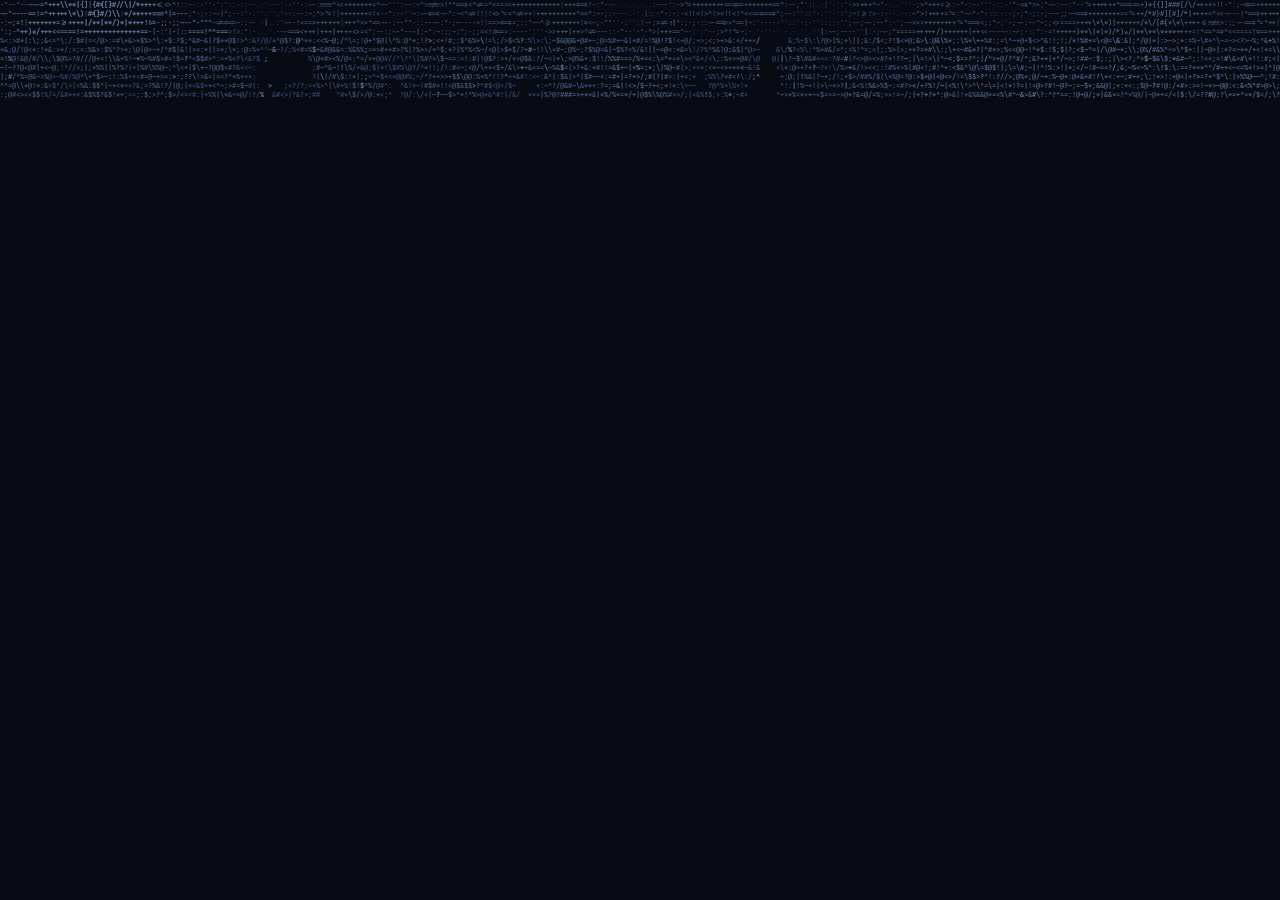
==== commit cb8d84b0: "Show the Export dialog whole, 1.3x larger, over the dimmed editor The export tab was a 1118x202 stri" ====
--- a/docs/index.html
+++ b/docs/index.html
@@ -63,9 +63,8 @@
           <div class="panel" role="tabpanel" id="panel-shorts" aria-labelledby="tab-shorts" aria-describedby="cap" tabindex="0" hidden data-cap="A 9:16 crop that keeps the action in frame, with safe zones so captions stay clear of the app's buttons.">
             <img src="assets/img/shorts.webp" width="1920" height="1080" alt="The Shorts view: a vertical 9:16 crop following the action, with safe zones.">
           </div>
-          <div class="panel panel-export" role="tabpanel" id="panel-export" aria-labelledby="tab-export" aria-describedby="cap" tabindex="0" hidden data-cap="Presets for TikTok, Shorts, Reels, YouTube and Discord, or your own. Pick the frame rate, up to 4K.">
-            <img class="back" src="assets/img/editor.webp" width="1920" height="1080" alt="">
-            <img class="front" src="assets/img/export-presets.webp" width="1118" height="202" alt="Export presets: TikTok, Shorts, Reels, YouTube, Discord or custom, with frame rate and resolution.">
+          <div class="panel panel-export" role="tabpanel" id="panel-export" aria-labelledby="tab-export" aria-describedby="cap" tabindex="0" hidden data-cap="Presets for TikTok, Shorts, Reels, YouTube and Discord set the format, frame rate and quality. Export 16:9 or 9:16 video, audio only or a GIF, at up to 120 fps and up to 4K.">
+            <img src="assets/img/export.webp" width="1920" height="1080" alt="The Export dialog for the Valorant montage with the YouTube preset chosen: the output preview, the format list (Horizontal 16:9, Vertical 9:16, Audio only, GIF), quality, frame rate and size.">
           </div>
         </div>
       </div>
--- a/docs/assets/css/product.css
+++ b/docs/assets/css/product.css
@@ -145,3 +145,11 @@
 }
 .intro-mark.gone { opacity: 0; }
 @media (prefers-reduced-motion: reduce) { .intro-mark { display: none; } }
+
+/* The export tab is the whole Studio window with the Export dialog over it. On a phone the frame
+   crops in to the dialog and a little of the editor around it, so the dialog is as large as it can be. */
+@media (max-width: 430px) {
+  .shot:has(#panel-export:not([hidden])) { aspect-ratio: 16 / 10; }
+  #panel-export { overflow: hidden; }
+  #panel-export img { position: absolute; width: 120%; max-width: none; height: auto; left: -10%; top: -4%; }
+}
